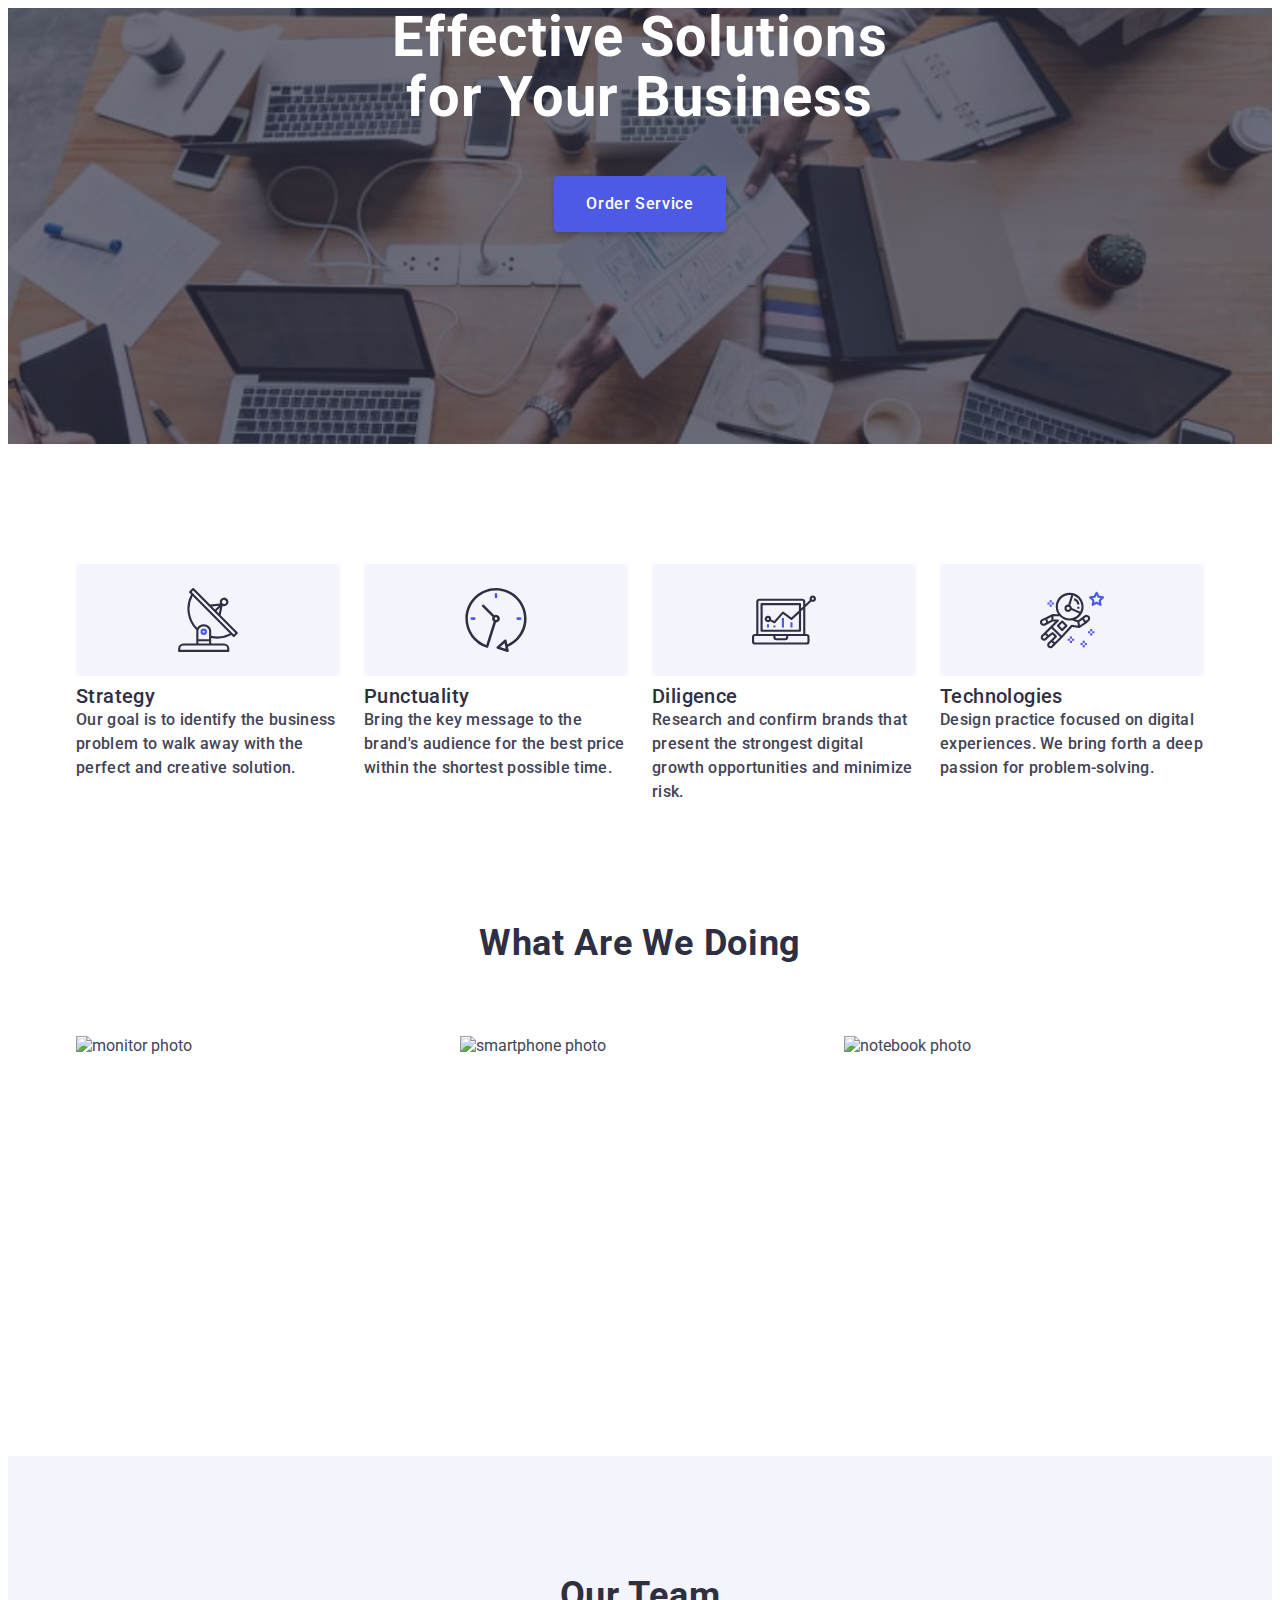
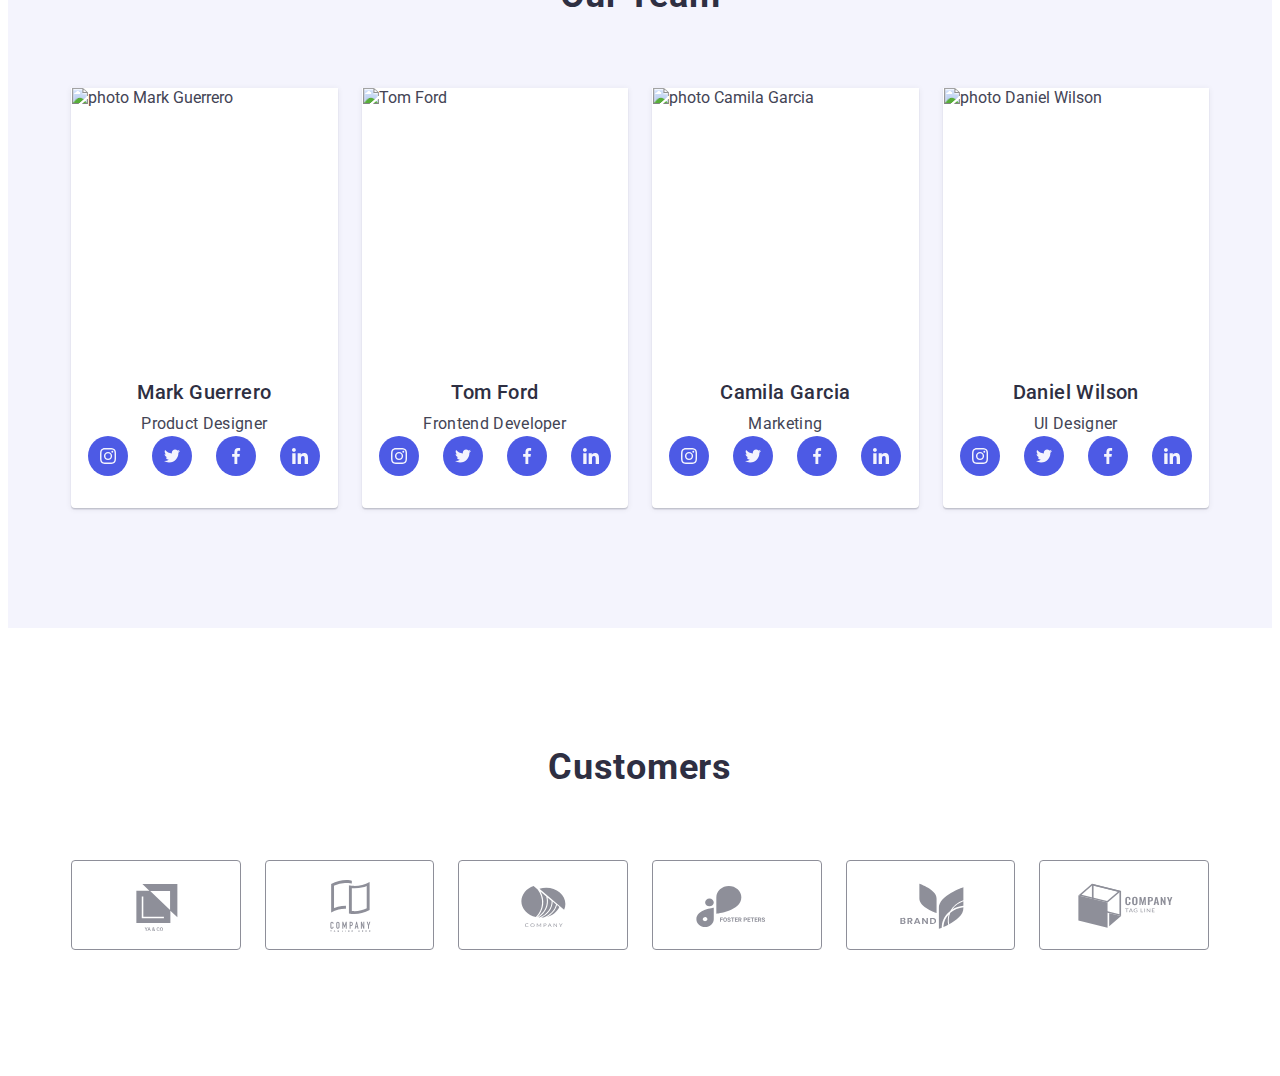
==== index.html @ a2bf3162 "hero-modal-ok" ====
<!DOCTYPE html>
<html lang="en">
  <head>
    <meta charset="UTF-8" />
    <meta http-equiv="X-UA-Compatible" content="IE=edge" />
    <meta name="viewport" content="width=device-width, initial-scale=1.0" />
    <link rel="preconnect" href="https://fonts.googleapis.com" />
    <link rel="preconnect" href="https://fonts.gstatic.com" crossorigin />
    <link
      href="https://fonts.googleapis.com/css2?family=Raleway:wght@800&family=Roboto:wght@400;500;700;900&display=swap"
      rel="stylesheet"
    />
    <title>Studio</title>
    <link
      rel="stylesheet"
      href="https://cdnjs.cloudflare.com/ajax/libs/modern-normalize/2.0.0/modern-normalize.min.css"
      integrity="sha512-4xo8blKMVCiXpTaLzQSLSw3KFOVPWhm/TRtuPVc4WG6kUgjH6J03IBuG7JZPkcWMxJ5huwaBpOpnwYElP/m6wg=="
      crossorigin="anonymous"
      referrerpolicy="no-referrer"
    />
    <link rel="stylesheet" href="./css/styles.css" /> 
    <link rel="stylesheet" href="./css/media.css" />   
  </head>
  <body>
    <!--------------header------------->
    
    <!--<header class="header">
      <div class="container header-container">
        <nav class="header-navigation">
          <a href="./index.html" class="header-logo-webstudio link"
            >Web<span class="header-logo-studio">Studio</span></a
          >
          <ul class="header-list list">
            <li class="header-list-item">
              <a href="./index.html" class="header-list link active">Studio</a>
            </li>
            <li class="header-list-item">
              <a href="./portfolio.html" class="header-list link">Portfolio</a>
            </li>
            <li class="header-list-item">
              <a href="" class="header-list link">Contacts</a>
            </li>
          </ul>
        </nav>
        <address class="address">
          <ul class="address-list list">
            <li class="address-link">
              <a class="address-link link" href="mailto:info@devstudio.com"
                >info@devstudio.com</a
              >
            </li>
            <li class="address-link">
              <a class="address-link link" href="tel:+110001111111"
                >+11 (000) 111-11-11</a
              >
            </li>
          </ul>
        </address>
                  <button type="button" class="open-menu-btn" data-menu-open>
                   <svg class="icon-burger" width="32" height="22">
                   <use href="./images/icons.svg#icon-burger"></use>
                   </svg></button>
        <div class="mobile-menu is-hidden" data-menu>
                  <button type="button" class="close-menu-btn" data-menu-close>
                   <svg class="icon-closer" width="8" height="8">
                   <use href="./images/icon-modal.svg#icon-close-black"></use>
                  </svg></button>
                <ul class="mobile-list list">
                  <li class="mobile-list-item">
                    <a href="./index.html" class="mobile-list link active">Studio</a>
                  </li>
                  <li class="mobile-list-item">
                    <a href="./portfolio.html" class="mobile-list link">Portfolio</a>
                  </li>
                  <li class="mobile-list-item">
                    <a href="" class="mobile-list link">Contacts</a>
                  </li>
                </ul>          
                <ul class="mobile-address-list list">
                   <li class="mobile-address-item">
                    <a class="mobile-address-tel link" href="tel:+110001111111"
                     >+11 (000) 111-11-11</a
                     >
                 </li>
                 <li class="mobile-address-item">
                   <a class="mobile-address-mail link" href="mailto:info@devstudio.com"
                   >info@devstudio.com</a
                    >
                 </li>                 
               </ul>               
               <ul class="block-round-mobile">
                 <li class="item-round">
                  <a class="logoweb-studio" href="">
                    <svg class="icon-socialmedia" width="24" height="24">
                      <use href="./images/icons.svg#icon-instagram"></use>
                    </svg>
                  </a>
                 </li>
                 <li class="item-round">
                  <a class="logoweb-studio" href="">
                    <svg class="icon-socialmedia" width="24" height="24">
                      <use href="./images/icons.svg#icon-twitter"></use>
                    </svg>
                  </a>
                 </li>
                 <li class="item-round">
                  <a class="logoweb-studio" href="">
                    <svg class="icon-socialmedia" width="24" height="24">
                      <use href="./images/icons.svg#icon-facebook"></use>
                    </svg>
                  </a>
                 </li>
                 <li class="item-round">
                  <a class="logoweb-studio" href="">
                    <svg class="icon-socialmedia" width="24" height="24">
                      <use href="./images/icons.svg#icon-linkedin"></use>
                    </svg>
                  </a>
                 </li>
              </ul>
        </div>
      </div>
    </header>-->

    <!----------------main--------------->
    <!--  <main class="main-studio">-->
    <!-------------section-1------------->
    
    <section class="hero">
        <div class="container hero-container">
          <h1 class="hero-header">Effective Solutions for Your Business</h1>
          <button type="button" class="hero-button" data-modal-open>
            Order Service
          </button>
        </div>
      </section>
    <!-------------section-2------------->
    <section class="privilages">
      <div class="container privilages-contaiter">
        <h2 class="visually-hidden">Our preference</h2>
        <ul class="privilages-list list">
          <li class="privilages-item">
            <div class="icon-skills">
              <svg width="64" height="64">
                <use href="./images/icons.svg#icon-antenna"></use>
              </svg>
            </div>
            <h3 class="privilages-subheader">Strategy</h3>
            <p class="privilages-text">
              Our goal is to identify the business problem to walk away with the
              perfect and creative solution.
            </p>
          </li>
          <li class="privilages-item">
            <div class="icon-skills">
              <svg width="64" height="64">
                <use href="./images/icons.svg#icon-clock"></use>
              </svg>
            </div>
            <h3 class="privilages-subheader">Punctuality</h3>
            <p class="privilages-text">
              Bring the key message to the brand's audience for the best price
              within the shortest possible time.
            </p>
          </li>
          <li class="privilages-item">
            <div class="icon-skills">
              <svg width="64" height="64">
                <use href="./images/icons.svg#icon-diagram"></use>
              </svg>
            </div>
            <h3 class="privilages-subheader">Diligence</h3>
            <p class="privilages-text">
              Research and confirm brands that present the strongest digital
              growth opportunities and minimize risk.
            </p>
          </li>
          <li class="privilages-item">
            <div class="icon-skills">
              <svg width="64" height="64">
                <use href="./images/icons.svg#icon-astronaut"></use>
              </svg>
            </div>
            <h3 class="privilages-subheader">Technologies</h3>
            <p class="privilages-text">
              Design practice focused on digital experiences. We bring forth a
              deep passion for problem-solving.
            </p>
          </li>
        </ul>
      </div>
    </section>
    <!-------------section-3------------->
     <section class="activities">
        <div class="container activities-container">
          <h2 class="main-header activities">What are we doing</h2>
          <ul class="activities-list list">
            <li class="activities-item">
              <img
                srcset="./images/monitor.jpg 1x, ./images/monitor-2x.jpg 2x"
                src="./images/monitor.jpg"
                alt="monitor photo"
                width="360"
                height="300"
              />
            </li>
            <li class="activities-item">
              <img
                srcset="./images/smartphone.jpg 1x, ./images/smartphone-2x.jpg 2x"
                src="./images/smartphone.jpg"
                alt="smartphone photo"
                width="360"
                height="300"
              />
            </li>
            <li class="activities-item">
              <img
                srcset="./images/notebook.jpg 1x, ./images/notebook-2x.jpg 2x"
                src="./images/notebook.jpg"
                alt="notebook photo"
                width="360"
                height="300"
              />
            </li>
          </ul>
        </div>
      </section>
    <!-------------section-4------------->
    <section class="team">
      <div class="container team-container">
        <h2 class="main-header team">Our Team</h2>
        <ul class="team-list list">
          <li class="team-item">
            <img
              srcset="./images/photo_mark_guerrero.jpg 1x,  ./images/mob_mark.jpg_2x.jpg 2x"
              src="./images/photo_mark_guerrero.jpg"
              alt="photo Mark Guerrero"
              width="264"
              height="260"
            />
            <div class="team-hplusp">
              <h3 class="team-subheader">Mark Guerrero</h3>
              <p class="team-text">Product Designer</p>
              <ul class="block-round">
                <li class="item-round">
                  <a class="logoweb-studio" href="">
                    <svg class="icon-socialmedia" width="16" height="16">
                      <use href="./images/icons.svg#icon-instagram"></use>
                    </svg>
                  </a>
                </li>
                <li class="item-round">
                  <a class="logoweb-studio" href="">
                    <svg class="icon-socialmedia" width="16" height="16">
                      <use href="./images/icons.svg#icon-twitter"></use>
                    </svg>
                  </a>
                </li>
                <li class="item-round">
                  <a class="logoweb-studio" href="">
                    <svg class="icon-socialmedia" width="16" height="16">
                      <use href="./images/icons.svg#icon-facebook"></use>
                    </svg>
                  </a>
                </li>
                <li class="item-round">
                  <a class="logoweb-studio" href="">
                    <svg class="icon-socialmedia" width="16" height="16">
                      <use href="./images/icons.svg#icon-linkedin"></use>
                    </svg>
                  </a>
                </li>
              </ul>
            </div>
          </li>
          <li class="team-item">
            <img
              srcset="./images/photo_tom_ford.jpg 1x,  ./images/mob_tom.jpg_2x.jpg 2x"
              src="./images/photo_tom_ford.jpg"
              alt="Tom Ford"
              width="264"
              height="260"
            />
            <div class="team-hplusp">
              <h3 class="team-subheader">Tom Ford</h3>
              <p class="team-text">Frontend Developer</p>
              <ul class="block-round">
                <li class="item-round">
                  <a class="logoweb-studio" href="">
                    <svg class="icon-socialmedia" width="16" height="16">
                      <use href="./images/icons.svg#icon-instagram"></use>
                    </svg>
                  </a>
                </li>
                <li class="item-round">
                  <a class="logoweb-studio" href="">
                    <svg class="icon-socialmedia" width="16" height="16">
                      <use href="./images/icons.svg#icon-twitter"></use>
                    </svg>
                  </a>
                </li>
                <li class="item-round">
                  <a class="logoweb-studio" href="">
                    <svg class="icon-socialmedia" width="16" height="16">
                      <use href="./images/icons.svg#icon-facebook"></use>
                    </svg>
                  </a>
                </li>
                <li class="item-round">
                  <a class="logoweb-studio" href="">
                    <svg class="icon-socialmedia" width="16" height="16">
                      <use href="./images/icons.svg#icon-linkedin"></use>
                    </svg>
                  </a>
                </li>
              </ul>
            </div>
          </li>
          <li class="team-item">
            <img
              srcset="./images/photo_camila_garcia.jpg 1x,  ./images/mob_camila.jpg_2x.jpg 2x"
              src="./images/photo_camila_garcia.jpg"
              alt="photo Camila Garcia"
              width="264"
              height="260"
            />
            <div class="team-hplusp">
              <h3 class="team-subheader">Camila Garcia</h3>
              <p class="team-text">Marketing</p>
              <ul class="block-round">
                <li class="item-round">
                  <a class="logoweb-studio" href="">
                    <svg class="icon-socialmedia" width="16" height="16">
                      <use href="./images/icons.svg#icon-instagram"></use>
                    </svg>
                  </a>
                </li>
                <li class="item-round">
                  <a class="logoweb-studio" href="">
                    <svg class="icon-socialmedia" width="16" height="16">
                      <use href="./images/icons.svg#icon-twitter"></use>
                    </svg>
                  </a>
                </li>
                <li class="item-round">
                  <a class="logoweb-studio" href="">
                    <svg class="icon-socialmedia" width="16" height="16">
                      <use href="./images/icons.svg#icon-facebook"></use>
                    </svg>
                  </a>
                </li>
                <li class="item-round">
                  <a class="logoweb-studio" href="">
                    <svg class="icon-socialmedia" width="16" height="16">
                      <use href="./images/icons.svg#icon-linkedin"></use>
                    </svg>
                  </a>
                </li>
              </ul>
            </div>
          </li>
          <li class="team-item">
            <img
              srcset="./images/photo_daniel_wilson.jpg 1x,  ./images/mob_daniel.jpg_2x.jpg 2x"
              src="./images/photo_daniel_wilson.jpg"
              alt="photo Daniel Wilson"
              width="264"
              height="260"
            />
            <div class="team-hplusp">
              <h3 class="team-subheader">Daniel Wilson</h3>
              <p class="team-text">UI Designer</p>
              <ul class="block-round">
                <li class="item-round">
                  <a class="logoweb-studio" href="">
                    <svg class="icon-socialmedia" width="16" height="16">
                      <use href="./images/icons.svg#icon-instagram"></use>
                    </svg>
                  </a>
                </li>
                <li class="item-round">
                  <a class="logoweb-studio" href="">
                    <svg class="icon-socialmedia" width="16" height="16">
                      <use href="./images/icons.svg#icon-twitter"></use>
                    </svg>
                  </a>
                </li>
                <li class="item-round">
                  <a class="logoweb-studio" href="">
                    <svg class="icon-socialmedia" width="16" height="16">
                      <use href="./images/icons.svg#icon-facebook"></use>
                    </svg>
                  </a>
                </li>
                <li class="item-round">
                  <a class="logoweb-studio" href="">
                    <svg class="icon-socialmedia" width="16" height="16">
                      <use href="./images/icons.svg#icon-linkedin"></use>
                    </svg>
                  </a>
                </li>
              </ul>
            </div>
          </li>
        </ul>
      </div>
    </section>
    <!-------------section-5------------->
    <section class="sectionfive-studio">
        <div class="container">
          <h2 class="titletwo-sectionfive">Customers</h2>
          <ul class="list-customers">
            <li class="item-customers">
              <a class="link-customers" href="">
                <svg class="icon-customers" width="104" height="56">
                  <use href="./images/icons.svg#icon-logo1"></use>
                </svg>
              </a>
            </li>
            <li class="item-customers">
              <a class="link-customers" href="">
                <svg class="icon-customers" width="104" height="56">
                  <use href="./images/icons.svg#icon-logo2"></use>
                </svg>
              </a>
            </li>
            <li class="item-customers">
              <a class="link-customers" href="">
                <svg class="icon-customers" width="104" height="56">
                  <use href="./images/icons.svg#icon-logo3"></use>
                </svg>
              </a>
            </li>
            <li class="item-customers">
              <a class="link-customers" href="">
                <svg class="icon-customers" width="104" height="56">
                  <use href="./images/icons.svg#icon-logo4"></use>
                </svg>
              </a>
            </li>
            <li class="item-customers">
              <a class="link-customers" href="">
                <svg class="icon-customers" width="104" height="56">
                  <use href="./images/icons.svg#icon-logo5"></use>
                </svg>
              </a>
            </li>
            <li class="item-customers">
              <a class="link-customers" href="">
                <svg class="icon-customers" width="104" height="56">
                  <use href="./images/icons.svg#icon-logo6"></use>
                </svg>
              </a>
            </li>
          </ul>
        </div>
      </section>
    </main>
    <!-------------footer------------->
     
    <!--<footer class="footer">
      <div class="container footer-container">
        <div class="info-footer">
          <a href="./index.html" class="footer-logo-webstudio link"
            >Web<span class="footer-logo-studio">Studio</span>
          </a>
          <p class="footer-text">
            Increase the flow of customers and sales for your business with
            digital marketing & growth solutions.
          </p>
        </div>
        <div class="social-footer">
          <p class="text-social">Social media</p>
          <ul class="block-round-footer">
            <li class="itemround-footer">
              <a class="logoweb-footer" href="">
                <svg class="icon-footer" width="24" height="24">
                  <use href="./images/icons.svg#icon-instagram"></use>
                </svg>
              </a>
            </li>
            <li class="itemround-footer">
              <a class="logoweb-footer" href="">
                <svg class="icon-footer" width="24" height="24">
                  <use href="./images/icons.svg#icon-twitter"></use>
                </svg>
              </a>
            </li>
            <li class="itemround-footer">
              <a class="logoweb-footer" href="">
                <svg class="icon-footer" width="24" height="24">
                  <use href="./images/icons.svg#icon-facebook"></use>
                </svg>
              </a>
            </li>
            <li class="itemround-footer">
              <a class="logoweb-footer" href="">
                <svg class="icon-footer" width="24" height="24">
                  <use href="./images/icons.svg#icon-linkedin"></use>
                </svg>
              </a>
            </li>
          </ul>
        </div>-->
    <!-----------Footer-Subscribe------------->
    
    <!--<div class="subscribe">
          <p class="text-social text-subscribe">Subscribe</p>
          <form class="form-subscribe">
            <label class="label-subscribe">
              <input
                class="input-subscribe"
                type="email"
                name="email"
                placeholder="E-mail"
              />
            </label>
            <button class="button-subscribe" type="submit">
              Subscribe<svg class="subscribe-icon" width="24" height="24">
                <use href="./images/icons.svg#icon-icon-send"></use>
              </svg>
            </button>
          </form>
        </div>
      </div>
    </footer>-->
    <!-------------modal-window------------->
    
     <div class="backdrop is-hidden" data-modal>
      <div class="modal">
        <button type="button" class="close-window" data-modal-close>
          <svg class="icon-close" width="8" height="8">
            <use href="./images/icon-modal.svg#icon-close-black"></use>
          </svg>
        </button>
        <p class="modal-title">Leave your contacts and we will call you back</p>
        <form class="modal-form">
          <div class="container-input-form">
            <label for="user-name" class="modal-label">Name</label>
            <div class="container-input-row">
              <input
                class="modal-input"
                type="text"
                name="user-name"
                id="user-name"
              />
              <svg class="modal-input-icon" width="18" height="24">
                <use href="./images/icons.svg#icon-person-black"></use>
              </svg>
            </div>
          </div>
          <div class="container-input-form">
            <label for="phone" class="modal-label">Phone</label>
            <div class="container-input-row">
              <input
                class="modal-input"
                type="number"
                name="phone"
                id="phone"
              />
              <svg class="modal-input-icon" width="18" height="24">
                <use href="./images/icons.svg#icon-phone-black"></use>
              </svg>
            </div>
          </div>
          <div class="container-input-form">
            <label for="email" class="modal-label">Email</label>
            <div class="container-input-row">
              <input class="modal-input" type="email" name="email" id="email" />
              <svg class="modal-input-icon" width="18" height="24">
                <use href="./images/icons.svg#icon-email-black"></use>
              </svg>
            </div>
          </div>
          <div class="container-textarea">
            <label class="modal-label" for="user-comment">Comment</label>
            <textarea
              class="modal-textarea"
              name="user-comment"
              id="user-comment"
              placeholder="Text input"
            ></textarea>
          </div>
          <div class="container-checkbox">
            <input
              class="checkbox-input visually-hidden"
              type="checkbox"
              name="user-privacy"
              id="user-privacy"
              value="true"
            />
            <label for="user-privacy" class="checkbox-label"
              ><span class="checkbox-span">
                <svg class="checkbox-icon" width="10" height="8">
                  <use href="./images/icons.svg#icon-vector"></use>
                </svg>
              </span>
              I accept the terms and conditions of the&nbsp;<a
                href=""
                class="privacy-link"
                >Privacy Policy</a
              ></label
                          >
          </div>
          <button type="submit" class="modal-btn">Send</button>
        </form>
      </div>
    </div>
    <script src="./js/modal.js"></script>
  </body>
</html>
---- css/styles.css ----
:root {
  --slate-body_text-color: #434455;
  --white-color: #FFFFFF;
  --dark-grey-color: #2E2F42;
  --iris-links-color: #4D5AE5;
  --ocean-presed-color: #404BBF;
  --accent-color: #e7e9fc;
  --white-2-color: #f4f4fd;
}

body {
  font-family: "Roboto", sans-serif;
  font-size: 16px;
  color: var(--slate-body_text-color);
  background: var(--white-color);
}

p,
h1,
h2,
h3,
h4,
h5,
h6 {
  margin-top: 0;
  margin-bottom: 0;
}

ul {
  margin-top: 0;
  margin-bottom: 0;
  padding-left: 0;
  list-style-type: none;
}

img {
  display: block;
}

.container {
  max-width: 428px;
  /*width: 320px;*/
  margin: 0 auto;
  padding: 0 16px;    
  
}

.link {
  text-decoration: none;
}

.list {
  list-style-type: none;
}

/*--header-- */
.header {
  border-bottom: 1px solid var(--accent-color);
  box-shadow: 0px 2px 1px rgba(46, 47, 66, 0.08),
    0px 1px 1px rgba(46, 47, 66, 0.16), 0px 1px 6px rgba(46, 47, 66, 0.08);

}
.address-list {
  display: none;
  
}


.header-navigation {
  display: flex;
  align-items: center;

}

.header-container {
  display: flex;
  align-items: center;
  justify-content: space-between;
}

.header-logo-webstudio {
  font-family: "Raleway", sans-serif;
  font-weight: 800;
  font-size: 18px;
  line-height: 1.17;
  letter-spacing: 0.03em;
  text-transform: uppercase;
  color: var(--iris-links-color);
  margin-right: 76px;
  padding: 24px 0;
}

.header-logo-studio {
  font-family: "Raleway";
  font-weight: 800;
  font-size: 18px;
  line-height: 1.17;
  letter-spacing: 0.03em;
  color: var(--dark-grey-color);
}

.header-list {
  display: none;
}
.mobile-menu {
  position: fixed;
  width: 100%;
  height: 100vh;
  background-color: #fff;
  top: 0;
  z-index: 2;
  padding: 24px 24px 40px 40px;
  display: flex;
  flex-direction: column;
  justify-content: space-between;
  overflow: auto;
}

.close-menu-btn {
  display: block;
  margin-left: auto;
  color: #2E2F42;
  border-radius: 24px;
  border: 1px solid #2E2F42;
  background-color: #E7E9FC;
  margin-bottom: 40px;

}
.mobile-list {
  color:#2E2F42;
  font-size: 36px;
  font-family: Roboto;
  font-style: normal;
  font-weight: 700;
  line-height: 40px;
  letter-spacing: 0.72px;
  text-transform: capitalize;
  max-width: 353px;
}
.active {
  color: #404BBF;
}
.mobile-list-item .mobile-list link {
color: #404BBF;
}
.mobile-list-item:not(:last-child) {
margin-bottom: 40px;
}

.mobile-address-list {  
  margin-top: 284px;
  margin-bottom: 48px;
  
}
.mobile-address-tel {
  color: #4D5AE5;
  font-size: 36px;
  font-family: Roboto;
  font-style: normal;
  font-weight: 700;
  line-height: 40px;
  letter-spacing: 0.02em;
  text-transform: capitalize;
  
}
.mobile-address-item:not(:last-child) {
  margin-bottom: 40px;
}
.mobile-address-mail {
  color: #434455;
    font-size: 20px;
    font-family: Roboto;
    font-style: normal;
    font-weight: 500;
    line-height: 24px;
    letter-spacing: 0.02em;
}
.block-round-mobile {
  display: flex;
  flex-wrap: wrap;
  gap: 40px;
  justify-content: flex-start;
  
}

/*---------------main-index-------------*/

/*-----------section-1-----------*/
.hero {
  background-image: linear-gradient(rgba(46, 47, 66, 0.7), rgba(46, 47, 66, 0.7)),
    url(../images/people-office-mob.jpg);
  height: 432px;
  max-width: 100%;
  margin: 0 auto;
  background-repeat: no-repeat;
  background-position: center;
  background-size: cover;
}
@media (min-device-pixel-ratio:2),
(min-resolution: 192dpi),
(min-resolution:2dppx) {
.hero {
    background-image: linear-gradient(rgba(46, 47, 66, 0.7), rgba(46, 47, 66, 0.7)),
      url(../images/people-office-mob-2x.jpg);
}
}

.hero-container {

  padding: 112px 0px;
  display: flex;
  flex-direction: column;
}

.hero-header {
  font-weight: 700;
  font-size: 36px;
  line-height: 1.11;
  letter-spacing: 0.02em;
  text-align: center;
  color: var(--white-color);
  max-width: 320px;
  padding-bottom: 72px;
  margin-left: auto;
  margin-right: auto;

}

.hero-button {
  font-family: "Roboto", sans-serif;
  background: var(--iris-links-color);
  box-shadow: 0px 4px 4px rgba(0, 0, 0, 0.15);
  font-weight: 500;
  font-size: 16px;
  line-height: 1.5;
  letter-spacing: 0.04em;
  color: var(--white-color);
  cursor: pointer;
  display: block;
  align-self: center;
  padding: 16px 32px;
  min-width: 169px;
  height: 56px;
  border-radius: 4px;
  border: none;
  transition: background-color 250ms cubic-bezier(0.4, 0, 0.2, 1);
}

.hero-button:hover,
.hero-button:focus {
  background: var(--ocean-presed-color);
}

/*-----------------section-2-----------------*/
.privilages {
  background-color: var(--white-color);
  padding: 96px 0;
}

.visually-hidden {
  position: absolute;
  width: 1px;
  height: 1px;
  margin: -1px;
  border: 0;
  padding: 0;
  white-space: nowrap;
  clip-path: inset(100%);
  clip: rect(0 0 0 0);
  overflow: hidden;
}

.privilages-list {
  display: flex;
  flex-wrap: wrap;
  /*flex-direction: column;
  align-items: center;*/
  gap: 72px;
}

.privilages-item {
   width: 100%;
}

.icon-skills {
  display: none;
  align-items: center;
  justify-content: center;
  height: 112px;
  background: var(--white-2-color);
  border-radius: 4px;
  margin-bottom: 8px;
}

.privilages-subheader {
  font-weight: 700;
  font-size: 36px;
  line-height: 1.11;
  letter-spacing: 0.02em;
  color: var(--dark-grey-color);
  margin-bottom: 8px;
  margin: 0 auto;
  text-align: center;  
}

.privilages-text {
  font-weight: 500;
  font-size: 16px;
  line-height: 1.5;
  letter-spacing: 0.02em;
  color: var(--slate-body_text-color);
}


/*-------------section-3------------*/

.activities {
  display: none;  
}

.main-header {
  font-weight: 700;
  font-size: 36px;
  line-height: 1.11;
  letter-spacing: 0.02em;
  text-align: center;
  text-transform: capitalize;
  color: var(--dark-grey-color);
}

/*-------------section-4------------*/

.team {
  background: var(--white-2-color);
  padding: 96px 0px;
}

.team-list {
  display: flex;
  flex-wrap: wrap;   
  gap: 72px;
  /*gap: 24px; desktop*/
}

.team-item {
  width: 100%;
  background: var(--white-color);
  border-radius: 0px 0px 4px 4px;
  box-shadow: 0px 1px 6px rgba(46, 47, 66, 0.08),
    0px 1px 1px rgba(46, 47, 66, 0.16), 0px 2px 1px rgba(46, 47, 66, 0.08);
   
}
.team-item img {
margin: 0 auto;
}

.main-header.team {
  padding: 0;
  margin-bottom: 72px;
  
}

.team-subheader {
  background: var(--white-color);
  font-weight: 500;
  font-size: 20px;
  line-height: 1.2;
  letter-spacing: 0.02em;
  color: var(--dark-grey-color);
  text-align: center;
  text-transform: capitalize;
  margin-bottom: 8px;

}

.team-text {
  font-size: 16px;
  line-height: 1.5;
  letter-spacing: 0.02em;
  color: var(--slate-body_text-color);
}

.block-round {
  display: flex;
  flex-wrap: wrap;
  gap: 24px;
  justify-content: center;
  text-align: center;
  margin: 0 auto;
}

.item-round {
  width: 40px;
  height: 40px;
  background: #4d5ae5 var(--iris-links-color);
  border-radius: 50%;
  position: relative;
}

.icon-socialmedia {
  fill: var(--white-2-color);
}

.item-team:hover .item-round,
.item-team:focus .item-round {
  background-color: var(--ocean-presed-color);
}

.team-hplusp {
  padding: 32px 0px;
  text-align: center;
}

.logoweb-studio {
  display: flex;
  width: 100%;
  height: 100%;
  position: absolute;
  top: 50%;
  left: 50%;
  transform: translate(-50%, -50%);
  background-color: var(--iris-links-color);
  border-radius: 50%;
  align-items: center;
  justify-content: center;
  transition: background-color 250ms cubic-bezier(0.4, 0, 0.2, 1);
}

.logoweb-studio:hover,
.logoweb-studio:focus {
  background-color: var(--ocean-presed-color);
}

/*---------section-5-------*/
.sectionfive-studio {
  padding: 96px 0;
}

.titletwo-sectionfive {
  font-weight: 700;
  font-size: 36px;
  line-height: 1.11;
  text-align: center;
  letter-spacing: 0.02em;
  text-transform: capitalize;
  color: var(--dark-grey-color);
  margin-bottom: 72px;
}

.list-customers {
  display: flex;
  flex-wrap: wrap;
  gap: 16px;
}

.item-customers {
  /*width: calc((100% - 5 * 24px) / 6);
  height: 88px;*/
  width: calc((100% - 16px) / 2)
  
}

.link-customers {
  display: flex;
  border: 1px solid #8e8f99;
  border-radius: 4px;
  color: #8e8f99;
  align-items: center;
  justify-content: center;
  transition: border-color 250ms cubic-bezier(0.4, 0, 0.2, 1),
    color 250ms cubic-bezier(0.4, 0, 0.2, 1);
  height: 100%;
}

.link-customers:hover,
.link-customers:focus {
  color: #404bbf;
  border-color: #404bbf;
}

.icon-customers {
  fill: currentColor;
}

/*--------footer--------*/
.footer {
  background: var(--dark-grey-color);
  padding: 100px 0;
}

.footer-container {
  display: flex;
  align-items: baseline
}

.info-footer {
  margin-right: 120px;
}

.text-social {
  font-weight: 500;
  color: var(--white-color);
  margin-bottom: 16px;
  line-height: 1.5;
  letter-spacing: 0.02em;
}

.itemround-footer {
  width: 40px;
  height: 40px;
  background: var(--iris-links-color);
  border-radius: 50%;
  position: relative;
}

.block-round-footer {
  display: flex;
  gap: 16px;
  justify-content: center;
  margin-right: 80px;
}

.logoweb-footer {
  display: flex;
  width: 100%;
  height: 100%;
  position: absolute;
  top: 50%;
  left: 50%;
  transform: translate(-50%, -50%);
  background: var(--iris-links-color);
  border-radius: 50%;
  align-items: center;
  justify-content: center;
  transition: background-color 250ms cubic-bezier(0.4, 0, 0.2, 1);
}

.logoweb-footer:hover,
.logoweb-footer:focus {
  background-color: #31d0aa;
}

.footer-logo-webstudio {
  font-family: "Raleway", sans-serif;
  font-weight: 800;
  font-size: 18px;
  line-height: 1.17;
  letter-spacing: 0.03em;
  text-transform: uppercase;
  color: var(--iris-links-color);
  margin-bottom: 16px;
  display: inline-block;
}

.footer-logo-studio {
  font-family: 'Raleway';
  font-weight: 800;
  font-size: 18px;
  line-height: 1.17;
  letter-spacing: 0.03em;
  color: var(--white-2-color);
}

.footer-text {
  font-size: 16px;
  line-height: 1.5;
  letter-spacing: 0.02em;
  color: var(--white-2-color);
  max-width: 264px;

}

.icon-footer {
  fill: var(--white-2-color);
}

.form-subscribe {
  display: flex;
  gap: 24px;
}

.input-subscribe {
  min-width: 264px;
  height: 40px;
  border: 1px solid #ffffff;
  border-radius: 4px;
  background-color: transparent;
  font-size: 12px;
  line-height: 1.5;
  letter-spacing: 0.04em;
  padding-left: 16px;
  align-items: center;
  color: #FFFFFF;
  transition: background-color 250ms cubic-bezier(0.4, 0, 0.2, 1);
  filter: drop-shadow(0px 4px 4px rgba(0, 0, 0, 0.15));

}

.input-subscribe::placeholder {
  color: #FFFFFF;
}

.button-subscribe {
  min-width: 165px;
  height: 40px;
  padding: 8px 24px;
  gap: 16px;
  font-weight: 500;
  font-size: 16px;
  line-height: 1.5;
  letter-spacing: 0.04em;
  display: flex;
  justify-content: center;
  align-items: center;
  cursor: pointer;
  background-color: #4d5ae5;
  border-radius: 4px;
  color: #FFFFFF;
  border: none;
}

.button-subscribe:hover,
.button-subscribe:focus {
  background-color: var(--ocean-presed-color);
}

.subscribe-icon {
  fill: #ffffff;
  margin-left: 16px;
}


/*-------------------main-portfolio---------------*/
.main-portfolio {
  background: #E5E5E5;
}

.portfolio {
  padding-top: 96px;
  padding-bottom: 120px;
}

/*-------------buttons-------------*/

.portfolio-button {
  display: flex;
  gap: 24px;
  margin-bottom: 72px;
  justify-content: center;
  align-items: center;
}

.portfolio-filter-button {
  font-family: "Roboto", sans-serif;
  font-weight: 500;
  font-size: 16px;
  line-height: 1.5;
  letter-spacing: 0.04em;
  color: var(--iris-links-color);
  background: var(--white-2-color);
  cursor: pointer;
  padding: 12px 24px;
  border: 1px solid var(--accent-color);
  transition: color 250ms cubic-bezier(0.4, 0, 0.2, 1),
    background-color 250ms cubic-bezier(0.4, 0, 0.2, 1),
    border-color 250ms cubic-bezier(0.4, 0, 0.2, 1),
    box-shadow 250ms cubic-bezier(0.4, 0, 0.2, 1);
}

.portfolio-filter-button:hover,
.portfolio-filter-button:focus {
  color: var(--white-color);
  background: var(--ocean-presed-color);
  box-shadow: 0px 3px 1px rgba(0, 0, 0, 0.1), 0px 2px 1px rgba(0, 0, 0, 0.08),
    0px 2px 2px rgba(0, 0, 0, 0.12);
  border-radius: 4px;
  border: 1px solid transparent;
}

/*-----------------projects----------------*/
.portfolio-list {
  display: flex;
  flex-wrap: wrap;
}

.portfolio-li {
  margin-right: 24px;
  margin-bottom: 48px;
  column-gap: 24px;
  row-gap: 48px;
  width: calc((100% - 48px) / 3);
}

.portfolio-li:hover,
.portfolio-li:focus {
  box-shadow: 0px 1px 6px rgba(46, 47, 66, 0.08),
    0px 1px 1px rgba(46, 47, 66, 0.16), 0px 2px 1px rgba(46, 47, 66, 0.08);
}

.overlay {
  position: relative;
  overflow: hidden;
}

.text-overlay {
  top: 0;
  padding: 40px 32px;
  position: absolute;
  width: 360px;
  height: 300px;
  color: var(--white-2-color);
  background-color: var(--iris-links-color);
  transform: translateY(100%);
  transition: transform 250ms cubic-bezier(0.4, 0, 0.2, 1);
  line-height: 1.5;
  letter-spacing: 0.02em;
}

.link-projects {
  display: block;
  transition: box-shadow 250ms cubic-bezier(0.4, 0, 0.2, 1);
}

.link-projects:hover,
.link-projects:focus {
  box-shadow: 0px 1px 6px rgba(46, 47, 66, 0.08),
    0px 1px 1px rgba(46, 47, 66, 0.16), 0px 2px 1px rgba(46, 47, 66, 0.08);
}

.link-projects:hover .text-overlay,
.link-projects:focus .text-overlay {
  transform: translateY(0%);
  box-shadow: 0px 1px 6px rgba(46, 47, 66, 0.08),
    0px 1px 1px rgba(46, 47, 66, 0.16), 0px 2px 1px rgba(46, 47, 66, 0.08);
}

.htoop {
  border: 1px solid #e7e9fc;
  border-top: none;
  padding: 32px 16px;
}

.portfolio-subheader {
  font-weight: 500;
  font-size: 20px;
  line-height: 1.2;
  letter-spacing: 0.02em;
  color: var(--dark-grey-color);
  margin-bottom: 8px;
  padding-left: 16px;
}

.portfolio-text {
  font-size: 16px;
  line-height: 1.5;
  letter-spacing: 0.02em;
  color: var(--slate-body_text-color);
  padding-left: 16px;
}

.text-projects {
  color: var(--slate-body_text-color);
}

.portfolio-li:nth-child(3) {
  margin-right: 0;
}

.portfolio-li:nth-child(6) {
  margin-right: 0;
}

.portfolio-li:nth-child(9) {
  margin-right: 0;
  margin-bottom: 0;
}

.portfolio-li:nth-child(8) {
  margin-bottom: 0;
}

.portfolio-li:nth-child(7) {
  margin-bottom: 0;
}

/*--------------modal-window-------------*/
.backdrop {
  position: fixed;
  width: 100%;
  height: 100%;
  background-color: rgba(46, 47, 66, 0.4);
  top: 0;
  left: 0;
  transition: opacity 250ms cubic-bezier(0.4, 0, 0.2, 1),
    visibility 250ms cubic-bezier(0.4, 0, 0.2, 1);
  overflow: auto;
}

.is-hidden {
  opacity: 0;
  pointer-events: none;
  visibility: hidden;
}

.modal {
  position: absolute;
  top: 50%;
  left: 50%;
  transform: translate(-50%, -50%) scale(1);
  background-color: #fcfcfc;
  width: 100%;
  max-width: 392px;
  min-height: 584px;
  box-shadow: 0px 1px 1px rgba(0, 0, 0, 0.14), 0px 1px 3px rgba(0, 0, 0, 0.12),
    0px 2px 1px rgba(0, 0, 0, 0.2);
  border-radius: 4px;
  transition: transform 250ms cubic-bezier(0.4, 0, 0.2, 1);
  padding: 72px 16px 24px 16px;
  }

.close-window {
  position: absolute;
  top: 24px;
  right: 24px;
  width: 24px;
  height: 24px;
  border-radius: 50%;
  display: flex;
  align-items: center;
  justify-content: center;
  background-color: #e7e9fc;
  border: 1px solid rgba(0, 0, 0, 0.1);
  padding: 0;
  cursor: pointer;
  transition: background-color 250ms cubic-bezier(0.4, 0, 0.2, 1),
    border 250ms cubic-bezier(0.4, 0, 0.2, 1);
  color: #2e2f42;
}

.close-window:hover,
.close-window:focus {
  color: #ffffff;
  background-color: var(--ocean-presed-color);
  border: none;
}

.icon-close {
transition: fill 250ms cubic-bezier(0.4, 0, 0.2, 1);
fill: currentColor;
}
.modal-title {
font-weight: 500;
font-size: 16px;
line-height: 1.5;
text-align: center;
letter-spacing: 0.02em;
color: var(--dark-grey-color);
margin-bottom: 16px;
}
.container-input-form {
margin-bottom: 8px; 
}
.modal-input {
width: 100%;
height: 40px;
border: 1px solid rgba(46, 47, 66, 0.4);
border-radius: 4px;
background-color: transparent;
outline: transparent;
padding-left: 38px;
transition: border-color 250ms cubic-bezier(0.4, 0, 0.2, 1);
}
.modal-input:focus {
border-color: #4d5ae5;
}
.modal-input:focus + .modal-input-icon {
fill: #4d5ae5;
transition: fill 250ms cubic-bezier(0.4, 0, 0.2, 1);
}

.modal-label {
display: block;
margin-bottom: 4px;
font-size: 12px;
line-height: 1.17;
letter-spacing: 0.04em; 
color: #8E8F99;

}

.container-input-row {
position: relative;

}
.modal-input-icon {
position: absolute; 
left: 16px;
top: 50%;
transform: translateY(-50%);
transition: fill 250ms cubic-bezier(0.4, 0, 0.2, 1);
}
.container-textarea {
  margin-bottom: 16px;
}
.modal-textarea {
display: inline-block;
width: 100%;
height: 120px;
font-size: 12px;
line-height: 1.17;
letter-spacing: 0.04em;
color: rgba(46, 47, 66, 0.4);
border: 1px solid rgba(46, 47, 66, 0.4);
border-radius: 4px;
background-color: transparent;
padding: 8px 16px;
outline: transparent;
resize: none;
transition: border-color 250ms cubic-bezier(0.4, 0, 0.2, 1);
}
.modal-textarea:focus {
border-color: #4d5ae5;
}
.container-checkbox{
margin-bottom: 24px;
}
.checkbox-label {
font-size: 12px;
line-height: 1.17;
letter-spacing: 0.04em;
color: #8e8f99;

}
.checkbox-label a {
color: #4D5AE5; 
text-decoration: underline; 
}
.checkbox-span {
width: 16px;
height: 16px;
border: 1px solid rgba(46, 47, 66, 0.4);
border-radius: 2px;
margin-right: 12px;
display: inline-flex;
align-items: center;
justify-content: center;
fill: transparent;
transition: background-color 250ms cubic-bezier(0.4, 0, 0.2, 1),
  border 250ms cubic-bezier(0.4, 0, 0.2, 1),
  fill 250ms cubic-bezier(0.4, 0, 0.2, 1);

}
.checkbox-input:checked + .checkbox-label span {
background-color: #404BBF;
border: 1px solid #404BBF;
border-radius: 2px;
fill: #f4f4fd;
border: none;
}
.checkbox-icon {
display: inline-block;
width: 10px;
height: 8px;
border-radius: 2px;
fill: #fcfcfc;
}   
.modal-btn {
display: block;
padding: 16px 32px;
min-width: 169px;
height: 56px;
padding: 16px 32px;
font-family: "Roboto", sans-serif;
font-style: normal;
font-weight: 500;
font-size: 16px;
line-height: 1.5; 
align-items: center;
text-align: center;
letter-spacing: 0.04em;
color: #FFFFFF;
cursor: pointer;
background: #4D5AE5;
box-shadow: 0px 4px 4px rgba(0, 0, 0, 0.15);
transition: background-color 250ms cubic-bezier(0.4, 0, 0.2, 1);
border-radius: 4px;
border: none;
margin: 24px auto;

}
.modal-btn:hover,
.modal-btn:focus {
background-color: var(--ocean-presed-color);
}
---- css/media.css ----
:root {
    --slate-body_text-color: #434455;
    --white-color: #FFFFFF;
    --dark-grey-color: #2E2F42;
    --iris-links-color: #4D5AE5;
    --ocean-presed-color: #404BBF;
    --accent-color: #e7e9fc;
    --white-2-color: #f4f4fd;
}
 
 /*-------------mobile-----------*/
 /*-------------section-2-mobile-----------*/
    @media screen and (min-width: 428px) {
    .container {
        max-width: 396px;
    } 
        
}
/*-------------tablet-----------*/
    @media screen and (min-width: 768px) {
    .container {
        max-width: 736px;
    }
/*-------------header-tablet-----------*/
.header-list {
    font-weight: 500;
    font-size: 16px;
    line-height: 1.5;
    letter-spacing: 0.02em;
    color: var(--dark-grey-color);
    display: flex;
    gap: 40px;
    padding: 24px 0;
    transition: color 250ms cubic-bezier(0.4, 0, 0.2, 1);
}

.header-list:hover,
.header-list:focus {
    color: var(--ocean-presed-color);
}

.active {
    position: relative;
    color: var(--ocean-presed-color);
    transition: color 250ms cubic-bezier(0.4, 0, 0.2, 1);
}

.header-list .header-list.active::after {
    position: absolute;
    content: "";
    display: block;
    height: 4px;
    background-color: var(--ocean-presed-color);
    width: 100%;
    left: 0;
    bottom: -1px;
    border-radius: 2px;
}

.address {
    font-style: normal;
    gap: 40px;
}
.address-list {
    display: flex;
    gap: 40px;
}

.address-link {
    padding: 24px 0;
}

.address-link {
    font-size: 16px;
    line-height: 1.5;
    letter-spacing: 0.02em;
    color: var(--slate-body_text-color);
    padding: 24px 0;
    transition: color 250ms cubic-bezier(0.4, 0, 0.2, 1);
}

.address-link:hover,
.address-link:focus {
    color: var(--ocean-presed-color);
}

 /*-------------section-1-tablet-----------*/
   .hero {
    height: 436px;
    background-image: linear-gradient(rgba(46, 47, 66, 0.7), rgba(46, 47, 66, 0.7)),
            url(../images/people-office-tab.jpg);
    }
    @media (min-device-pixel-ratio:2),
    (min-resolution: 192dpi),
    (min-resolution:2dppx) {
    .hero {
    background-image: linear-gradient(rgba(46, 47, 66, 0.7), rgba(46, 47, 66, 0.7)),
    url(../images/people-office-tab-2x.jpg);
            }
        }

    .hero-header {
    padding-bottom: 36px;
    max-width: 496px;
    font-size: 56px;
    line-height: 1.07;
    }
   /*-------------section-2-tablet-----------*/

    .privilages {
       padding: 96px 0;
    }
    .privilages-list {
        display: flex;
        gap: 72px 24px;
        
    }
    .privilages-item {
       max-width: unset;
       width: calc((100% - 24px) / 2);
       height: 120px;
    }
    .privilages-subheader {
       text-align: start;
    }
        /*-------------section-2-tablet-modal-window-------------*/
    .modal {
    width: 408px;
    min-height: 584px;
    padding: 72px 24px 24px 24px;
}

.close-window {
    top: 24px;
    right: 24px;
    width: 24px;
    height: 24px;
    padding: 0;
}



    /*-------------section-4-tablet------------*/
    .team-list {
        display: flex;        
        gap: 64px 24px;}

    .team-item {
       width: calc((100% - 24px) / 2);
    }
    .list-customers {
        display: flex;
        flex-wrap: wrap;
        gap: 72px 24px;
    }
    
    .item-customers {
            /*width: calc((100% - 5 * 24px) / 6);
      height: 88px;*/
       width: calc((100% - 48px) / 3)
    }
}
/*-------------desktop-----------*/
     @media screen and (min-width: 1158px) {
    .container {
        max-width: 1138px;       
    }
/*------------header-desktop-----------*/
.header {
    border-bottom: 1px solid var(--accent-color);
    box-shadow: 0px 2px 1px rgba(46, 47, 66, 0.08),
        0px 1px 1px rgba(46, 47, 66, 0.16), 0px 1px 6px rgba(46, 47, 66, 0.08);

}

.address-list {
    display: flex;
    gap: 40px;
}

.address-link {
    padding: 24px 0;
}

.header-navigation {
    display: flex;
    align-items: center;

}

.header-container {
    display: flex;
    align-items: center;
    justify-content: space-between;
}

.header-logo-webstudio {
    font-family: "Raleway", sans-serif;
    font-weight: 800;
    font-size: 18px;
    line-height: 1.17;
    letter-spacing: 0.03em;
    text-transform: uppercase;
    color: var(--iris-links-color);
    margin-right: 76px;
    padding: 24px 0;
}

.header-logo-studio {
    font-family: "Raleway";
    font-weight: 800;
    font-size: 18px;
    line-height: 1.17;
    letter-spacing: 0.03em;
    color: var(--dark-grey-color);
}

.header-list {
    font-weight: 500;
    font-size: 16px;
    line-height: 1.5;
    letter-spacing: 0.02em;
    color: var(--dark-grey-color);
    display: flex;
    gap: 40px;
    padding: 24px 0;
    transition: color 250ms cubic-bezier(0.4, 0, 0.2, 1);
}

.header-list:hover,
.header-list:focus {
    color: var(--ocean-presed-color);
}

.active {
    position: relative;
    color: var(--ocean-presed-color);
    transition: color 250ms cubic-bezier(0.4, 0, 0.2, 1);
}

.header-list .header-list.active::after {
    position: absolute;
    content: "";
    display: block;
    height: 4px;
    background-color: var(--ocean-presed-color);
    width: 100%;
    left: 0;
    bottom: -1px;
    border-radius: 2px;
}

.address {
    font-style: normal;
    gap: 40px;
}

.address-link {
    font-size: 16px;
    line-height: 1.5;
    letter-spacing: 0.02em;
    color: var(--slate-body_text-color);
    padding: 24px 0;
    transition: color 250ms cubic-bezier(0.4, 0, 0.2, 1);
}

.address-link:hover,
.address-link:focus {
    color: var(--ocean-presed-color);
}*/

/*-------------section-1-desktop-----------*/
    .hero {
    background-image: linear-gradient(rgba(46, 47, 66, 0.7), rgba(46, 47, 66, 0.7)),
    url(../images/people-office-deskt.jpg);
    height: 600px;
    padding: 188px 0px;           
        }

     @media (min-device-pixel-ratio:2),
    (min-resolution: 192dpi),
    (min-resolution:2dppx) {
    .hero {
      background-image: linear-gradient(rgba(46, 47, 66, 0.7), rgba(46, 47, 66, 0.7)),
        url(../images/people-office-deskt-2x.jpg);
            }
        }

        .hero-container {    
            padding: 0px 316px;            
        }
    
        .hero-header {
            font-size: 56px;
            line-height: 1.07;
            letter-spacing: 0.02em;
            max-width: 496px;
            padding-bottom: 48px;
           
        }
    
        .hero-button {
            font-family: "Roboto", sans-serif;
            background: var(--iris-links-color);
            box-shadow: 0px 4px 4px rgba(0, 0, 0, 0.15);
            font-weight: 500;
            font-size: 16px;
            line-height: 1.5;
            letter-spacing: 0.04em;
            color: var(--white-color);
            cursor: pointer;
            display: block;
            align-self: center;
            padding: 16px 32px;
            min-width: 169px;
            height: 56px;
            border-radius: 4px;
            border: none;
            transition: background-color 250ms cubic-bezier(0.4, 0, 0.2, 1);
        }
    
        .hero-button:hover,
        .hero-button:focus {
            background: var(--ocean-presed-color);
        }

 /*-------------section-2-desktop-----------*/
    .privilages {
       padding: 120px 0;
       background-color: var(--white-color);
    }
    .icon-skills {
        display: flex;
        align-items: center;
        justify-content: center;
        width: 264px;
        height: 112px;
        background: var(--white-2-color);
        border-radius: 4px;
        margin-bottom: 8px;
        flex-shrink: 0;
    }
    .privilages-list {
        display: flex;
        justify-content: center;
        gap: 24px;
        flex-wrap: nowrap;
    }
    .privilages-subheader{       
     text-align: start;
     font-size: 20px;
     font-family: Roboto;
     font-weight: 500;
     line-height: 1.2;
    }
    .privilages-item {
         width: 264px;
    }

/*-------------section-2-desktop-modal-window-------------*/

.modal {
    width: 408px;
    min-height: 584px;
    padding: 72px 24px 24px 24px;
}

.close-window {
    top: 24px;
    right: 24px;
    width: 24px;
    height: 24px;
    padding: 0;
    }

/*-------------section-3-desktop-----------*/

.activities {
    background-color:var(--white-color);
    padding: 120px 0;
    display: flex;
}
.main-header {
    font-weight: 700;
    font-size: 36px;
    line-height: 1.11;
    letter-spacing: 0.02em;
    text-align: center;
    text-transform: capitalize;
    color: var(--dark-grey-color);
    justify-content: center;
}

.main-header.activities {
    padding: 0;
    margin-bottom: 72px;
}

.activities-list {
    display: flex;
    gap: 24px;
}

.activities-item {
    width: calc((100% - 48px) / 3);
}


 /*-------------section-4-desktop-----------*/
    .team {
        padding: 120px 0px;
    }
    .team-list {
        display: flex;
        gap: 24px;
    }
                
    .team-item {
        width: calc((100% - 72px) / 4);
    }
 /*---------section-5-desktop------*/
    .sectionfive-studio {
        padding: 120px 0;
    }

    .list-customers {
        display: flex;
        gap: 24px;
    }
    
        .item-customers {
        width: calc((100% - 5 * 24px) / 6);
      height: 88px;
            
    }
    }
/*--------footer-desktop-------*/
.footer {
    background: var(--dark-grey-color);
    padding: 100px 0;
}

.footer-container {
    display: flex;
    align-items: baseline
}

.info-footer {
    margin-right: 120px;
}

.text-social {
    font-weight: 500;
    color: var(--white-color);
    margin-bottom: 16px;
    line-height: 1.5;
    letter-spacing: 0.02em;
}

.itemround-footer {
    width: 40px;
    height: 40px;
    background: var(--iris-links-color);
    border-radius: 50%;
    position: relative;
}

.block-round-footer {
    display: flex;
    gap: 16px;
    justify-content: center;
    margin-right: 80px;
}

.logoweb-footer {
    display: flex;
    width: 100%;
    height: 100%;
    position: absolute;
    top: 50%;
    left: 50%;
    transform: translate(-50%, -50%);
    background: var(--iris-links-color);
    border-radius: 50%;
    align-items: center;
    justify-content: center;
    transition: background-color 250ms cubic-bezier(0.4, 0, 0.2, 1);
}

.logoweb-footer:hover,
.logoweb-footer:focus {
    background-color: #31d0aa;
}

.footer-logo-webstudio {
    font-family: "Raleway", sans-serif;
    font-weight: 800;
    font-size: 18px;
    line-height: 1.17;
    letter-spacing: 0.03em;
    text-transform: uppercase;
    color: var(--iris-links-color);
    margin-bottom: 16px;
    display: inline-block;
}

.footer-logo-studio {
    font-family: 'Raleway';
    font-weight: 800;
    font-size: 18px;
    line-height: 1.17;
    letter-spacing: 0.03em;
    color: var(--white-2-color);
}

.footer-text {
    font-size: 16px;
    line-height: 1.5;
    letter-spacing: 0.02em;
    color: var(--white-2-color);
    max-width: 264px;

}

.icon-footer {
    fill: var(--white-2-color);
}

.form-subscribe {
    display: flex;
    gap: 24px;
}

.input-subscribe {
    min-width: 264px;
    height: 40px;
    border: 1px solid #ffffff;
    border-radius: 4px;
    background-color: transparent;
    font-size: 12px;
    line-height: 1.5;
    letter-spacing: 0.04em;
    padding-left: 16px;
    align-items: center;
    color: #FFFFFF;
    transition: background-color 250ms cubic-bezier(0.4, 0, 0.2, 1);
    filter: drop-shadow(0px 4px 4px rgba(0, 0, 0, 0.15));

}

.input-subscribe::placeholder {
    color: #FFFFFF;
}

.button-subscribe {
    min-width: 165px;
    height: 40px;
    padding: 8px 24px;
    gap: 16px;
    font-weight: 500;
    font-size: 16px;
    line-height: 1.5;
    letter-spacing: 0.04em;
    display: flex;
    justify-content: center;
    align-items: center;
    cursor: pointer;
    background-color: #4d5ae5;
    border-radius: 4px;
    color: #FFFFFF;
    border: none;
}

.button-subscribe:hover,
.button-subscribe:focus {
    background-color: var(--ocean-presed-color);
}

.subscribe-icon {
    fill: #ffffff;
    margin-left: 16px;
}
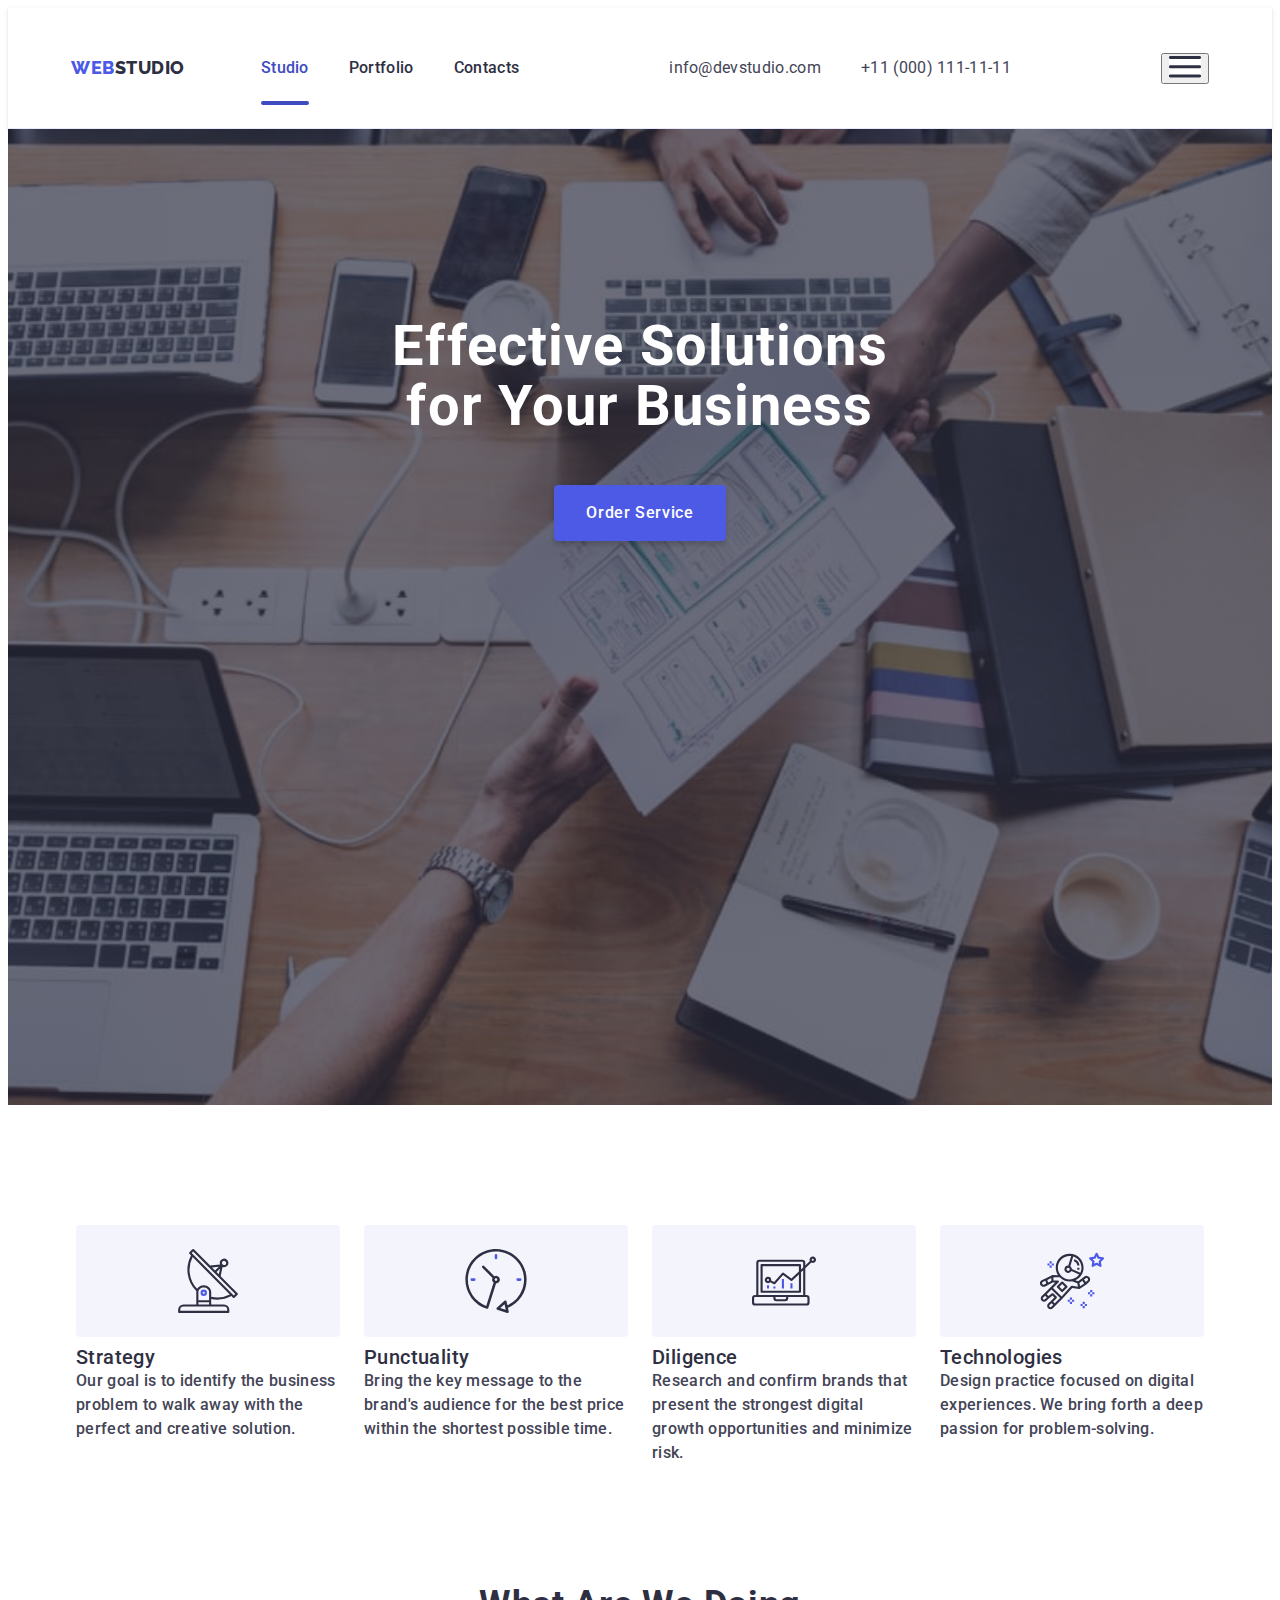
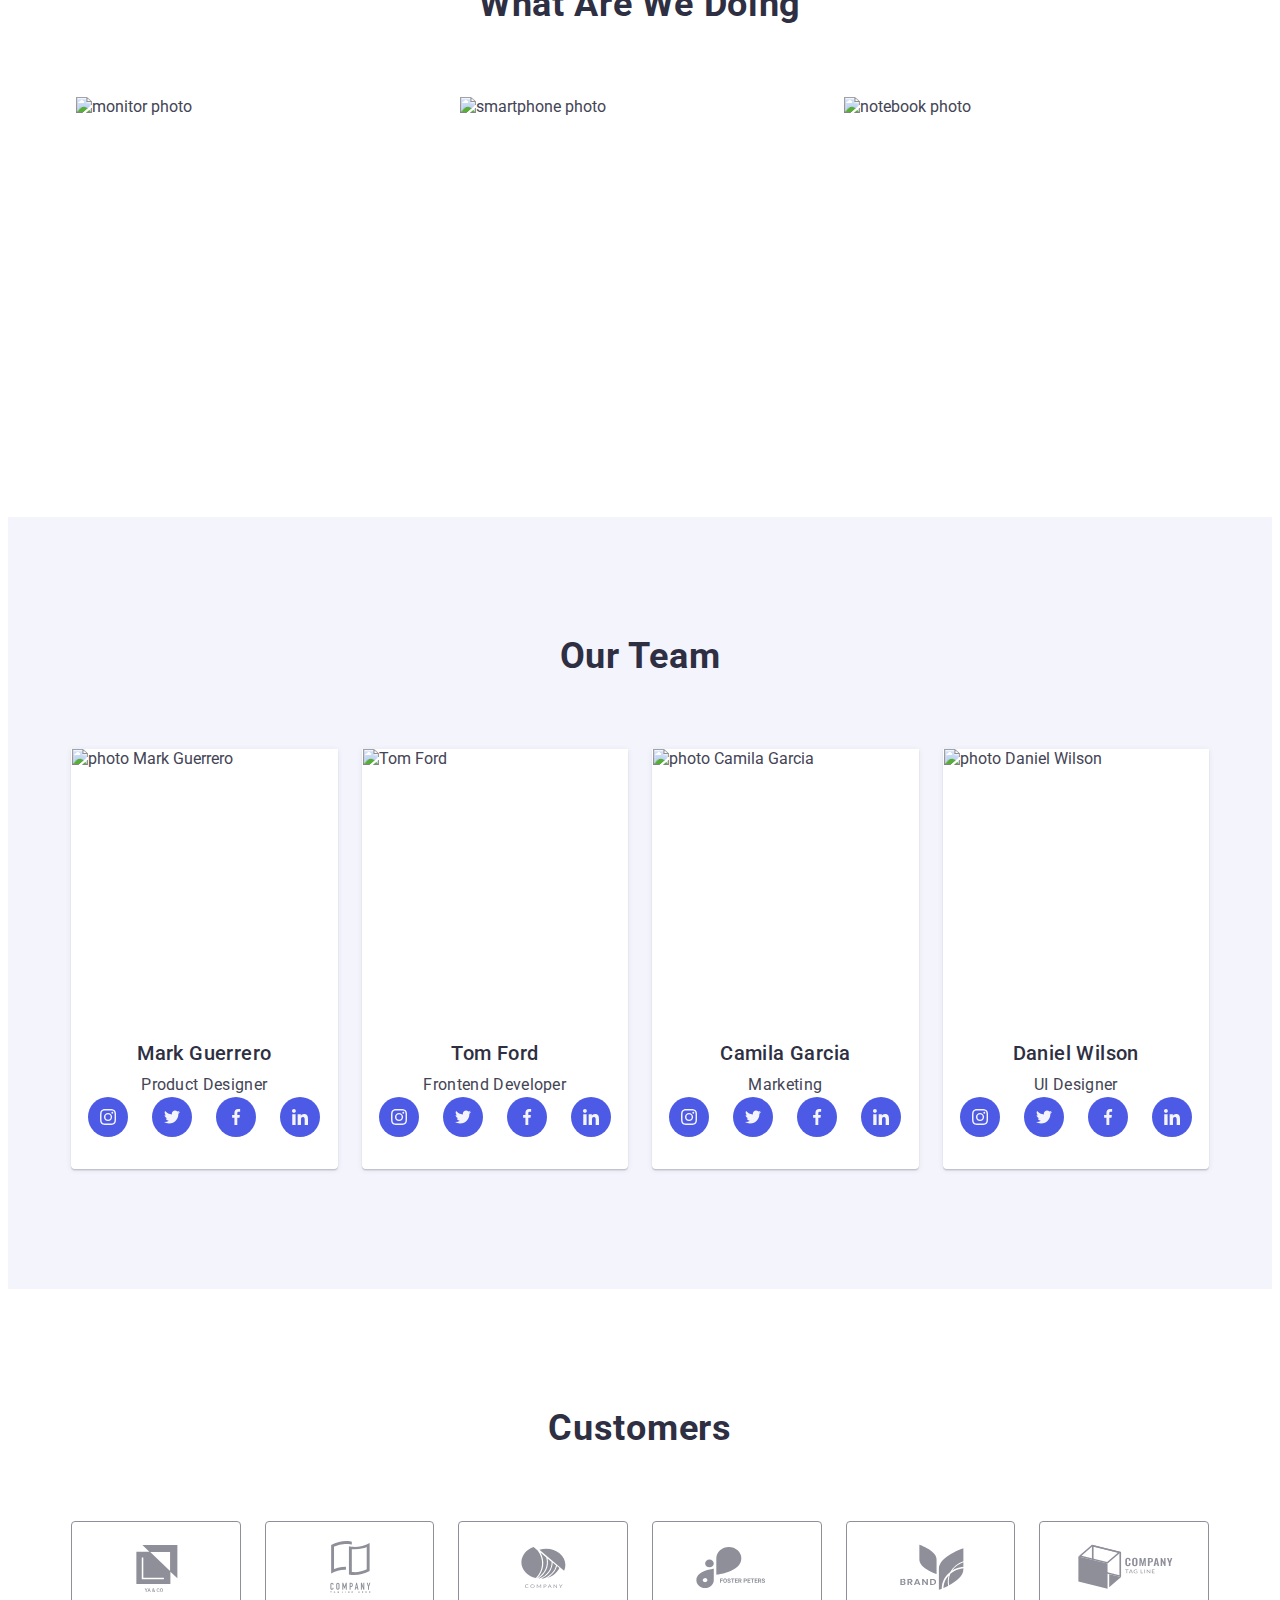
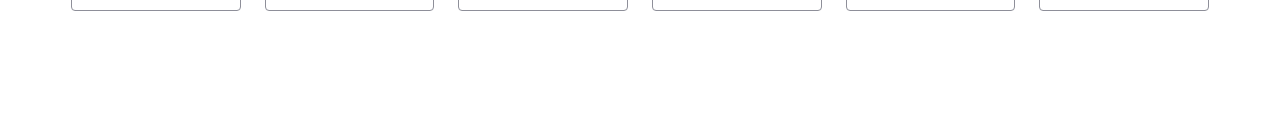
==== commit fa77e727: "beg-footer" ====
--- a/index.html
+++ b/index.html
@@ -24,7 +24,7 @@
   <body>
     <!--------------header------------->
     
-    <!--<header class="header">
+    <header class="header">
       <div class="container header-container">
         <nav class="header-navigation">
           <a href="./index.html" class="header-logo-webstudio link"
@@ -120,7 +120,7 @@
               </ul>
         </div>
       </div>
-    </header>-->
+    </header>
 
     <!----------------main--------------->
     <!--  <main class="main-studio">-->
--- a/css/styles.css
+++ b/css/styles.css
@@ -187,6 +187,7 @@
 
 /*-----------section-1-----------*/
 .hero {
+  padding: 112px 0px;
   background-image: linear-gradient(rgba(46, 47, 66, 0.7), rgba(46, 47, 66, 0.7)),
     url(../images/people-office-mob.jpg);
   height: 432px;
@@ -207,7 +208,7 @@
 
 .hero-container {
 
-  padding: 112px 0px;
+  
   display: flex;
   flex-direction: column;
 }
@@ -793,7 +794,7 @@
   left: 0;
   transition: opacity 250ms cubic-bezier(0.4, 0, 0.2, 1),
     visibility 250ms cubic-bezier(0.4, 0, 0.2, 1);
-  overflow: auto;
+  
 }
 
 .is-hidden {
--- a/css/media.css
+++ b/css/media.css
@@ -124,7 +124,7 @@
        text-align: start;
     }
         /*-------------section-2-tablet-modal-window-------------*/
-    .modal {
+.modal {
     width: 408px;
     min-height: 584px;
     padding: 72px 24px 24px 24px;
@@ -267,14 +267,14 @@
 .address-link:hover,
 .address-link:focus {
     color: var(--ocean-presed-color);
-}*/
+}
 
 /*-------------section-1-desktop-----------*/
     .hero {
-    background-image: linear-gradient(rgba(46, 47, 66, 0.7), rgba(46, 47, 66, 0.7)),
-    url(../images/people-office-deskt.jpg);
     height: 600px;
-    padding: 188px 0px;           
+    padding: 188px 0;
+        background-image: linear-gradient(rgba(46, 47, 66, 0.7), rgba(46, 47, 66, 0.7)),
+    url(../images/people-office-deskt.jpg);              
         }
 
      @media (min-device-pixel-ratio:2),
@@ -284,11 +284,9 @@
       background-image: linear-gradient(rgba(46, 47, 66, 0.7), rgba(46, 47, 66, 0.7)),
         url(../images/people-office-deskt-2x.jpg);
             }
-        }
-
-        .hero-container {    
-            padding: 0px 316px;            
-        }
+        
+        }       
+        
     
         .hero-header {
             font-size: 56px;
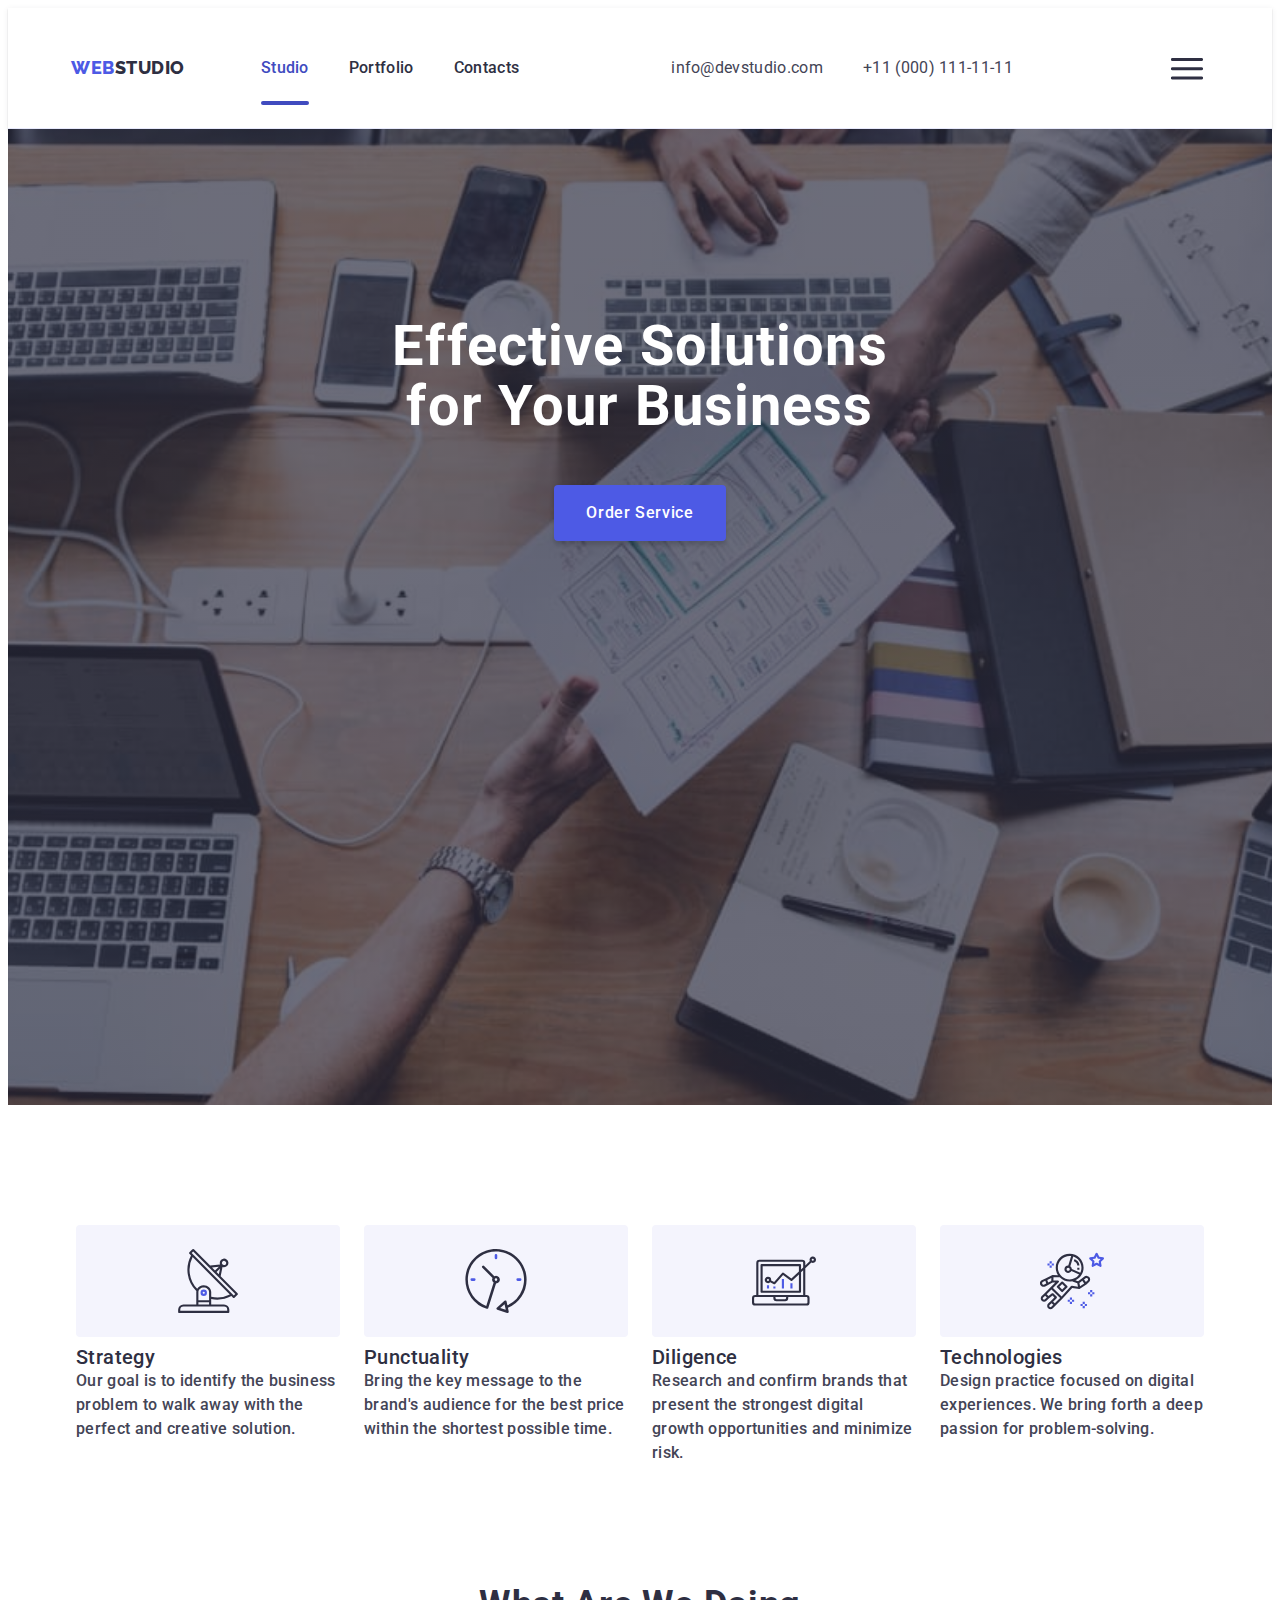
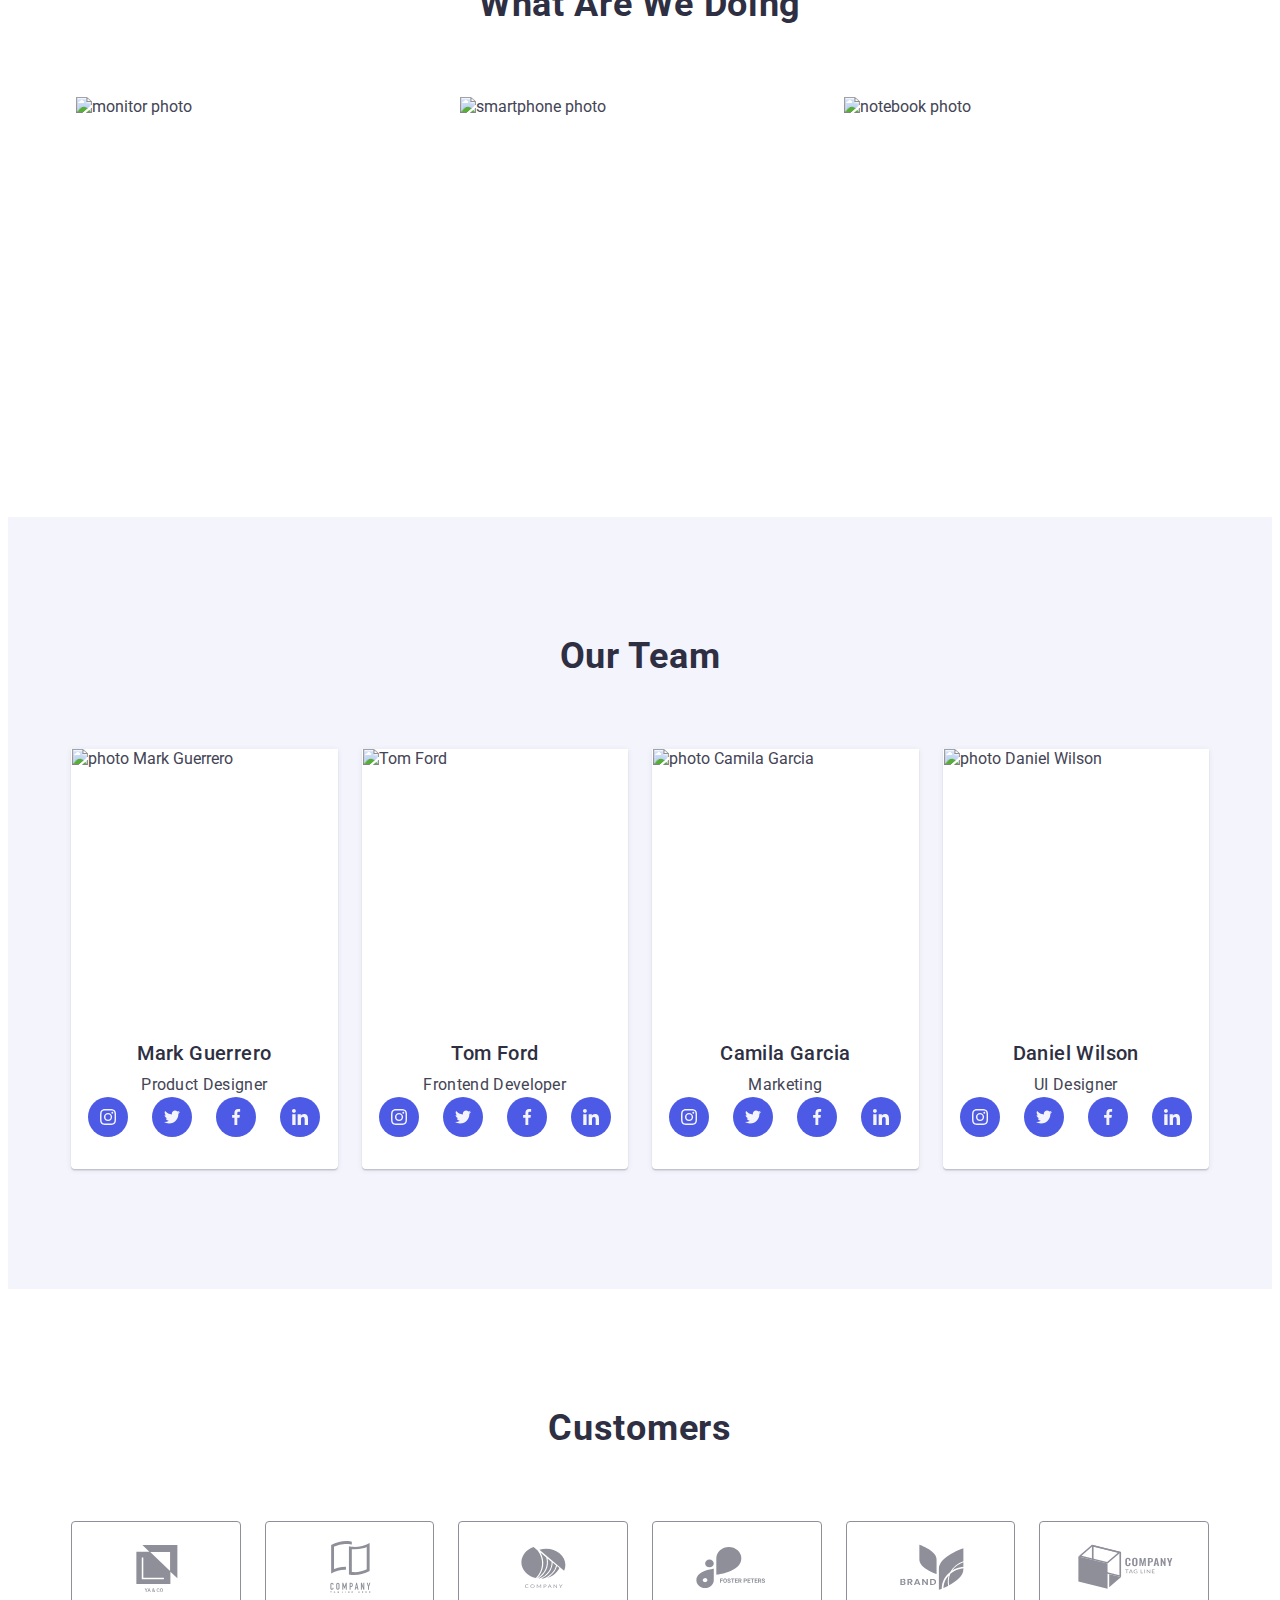
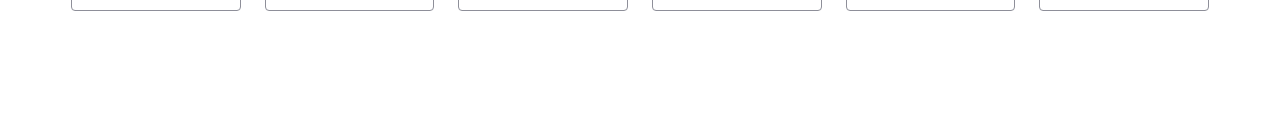
==== commit 941c3392: "mob-header" ====
--- a/index.html
+++ b/index.html
@@ -56,11 +56,12 @@
             </li>
           </ul>
         </address>
-                  <button type="button" class="open-menu-btn" data-menu-open>
-                   <svg class="icon-burger" width="32" height="22">
-                   <use href="./images/icons.svg#icon-burger"></use>
-                   </svg></button>
-        <div class="mobile-menu is-hidden" data-menu>
+                <button type="button" class="open-menu-btn" data-menu-open>
+                       <svg class="icon-burger" width="32" height="22">
+                       <use href="./images/icons.svg#icon-burger"></use>
+                       </svg></button>
+       </div>
+       <div class="mobile-menu is-hidden" data-menu>
                   <button type="button" class="close-menu-btn" data-menu-close>
                    <svg class="icon-closer" width="8" height="8">
                    <use href="./images/icon-modal.svg#icon-close-black"></use>
@@ -75,7 +76,7 @@
                   <li class="mobile-list-item">
                     <a href="" class="mobile-list link">Contacts</a>
                   </li>
-                </ul>          
+                </ul>                          
                 <ul class="mobile-address-list list">
                    <li class="mobile-address-item">
                     <a class="mobile-address-tel link" href="tel:+110001111111"
@@ -87,7 +88,7 @@
                    >info@devstudio.com</a
                     >
                  </li>                 
-               </ul>               
+               </ul>                            
                <ul class="block-round-mobile">
                  <li class="item-round">
                   <a class="logoweb-studio" href="">
@@ -117,9 +118,8 @@
                     </svg>
                   </a>
                  </li>
-              </ul>
-        </div>
-      </div>
+               </ul>               
+         </div>      
     </header>
 
     <!----------------main--------------->
@@ -607,6 +607,7 @@
       </div>
     </div>
     <script src="./js/modal.js"></script>
+    <script src="./js/menu.js"></script>
   </body>
 </html>
 
--- a/css/styles.css
+++ b/css/styles.css
@@ -97,6 +97,13 @@
   line-height: 1.17;
   letter-spacing: 0.03em;
   color: var(--dark-grey-color);
+}
+
+.open-menu-btn {
+height: 22px;
+border:none;
+background-color: #FFFFFF;
+
 }
 
 .header-list {
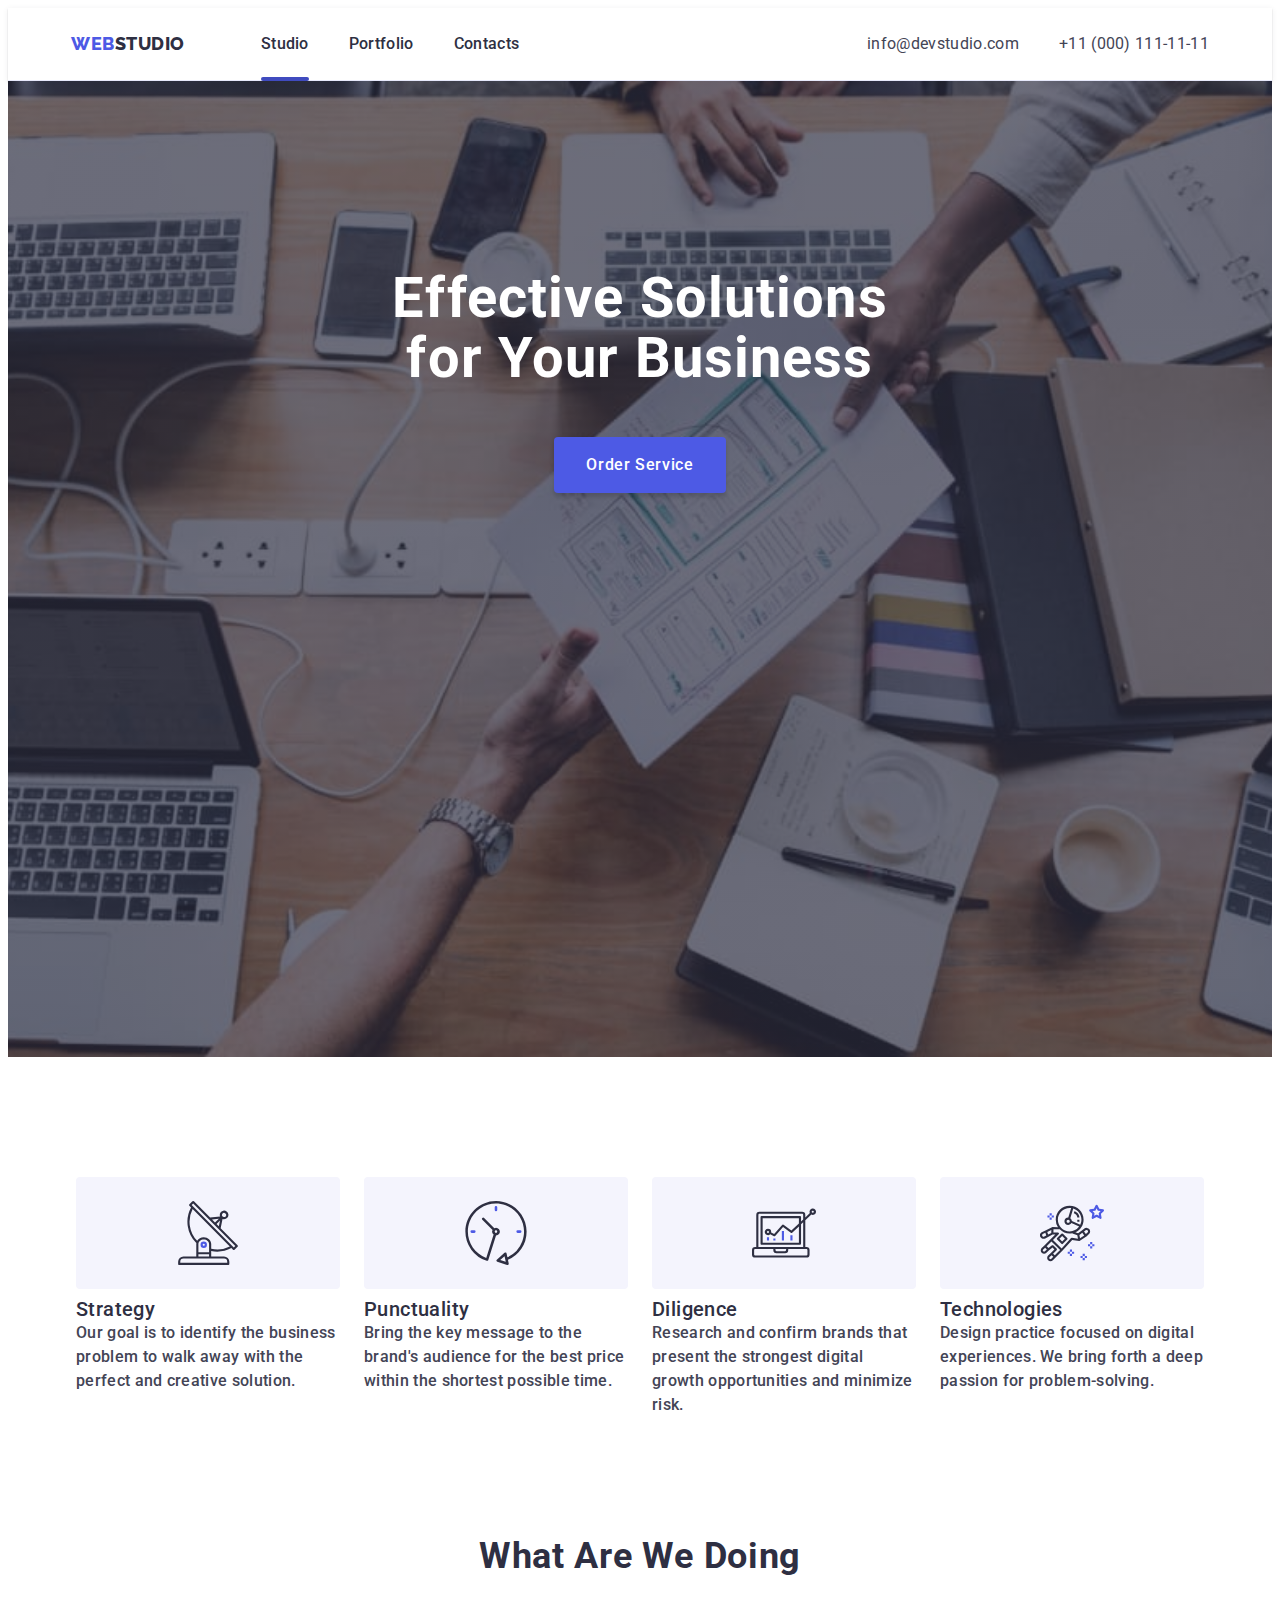
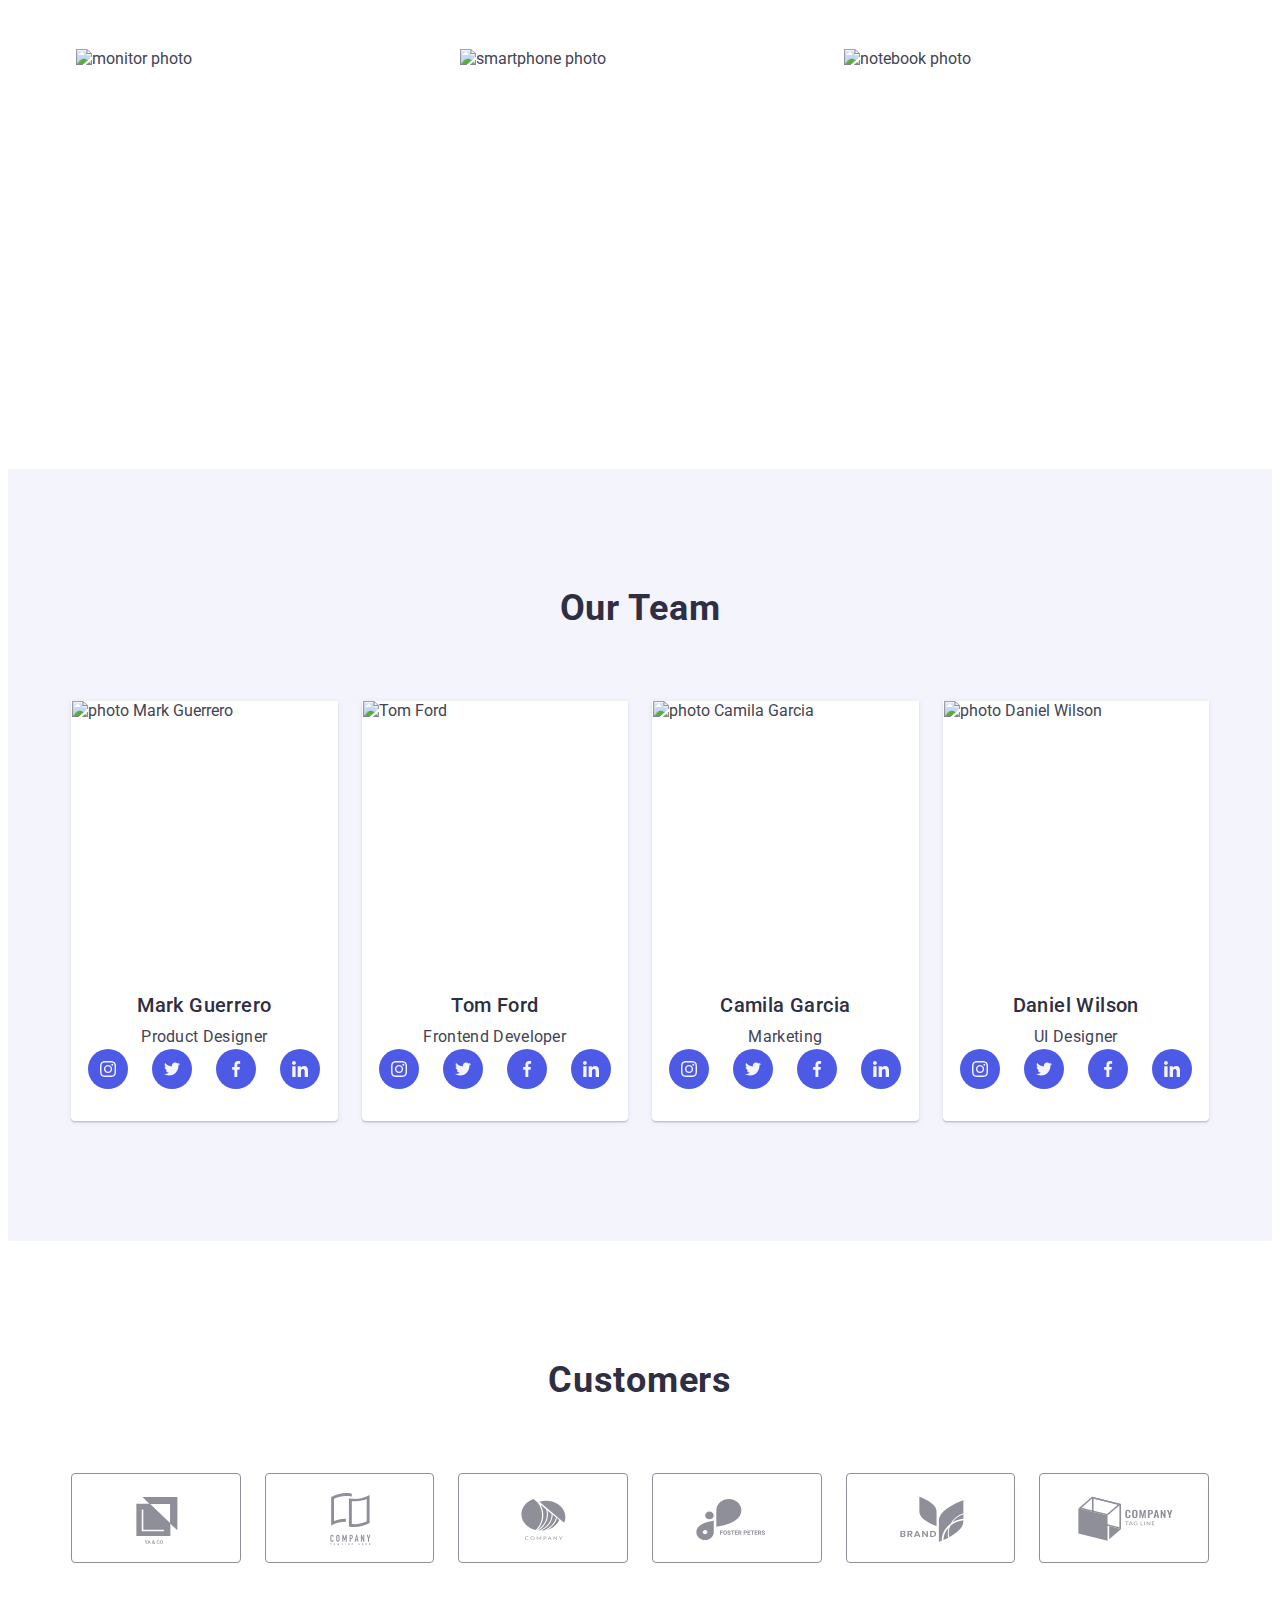
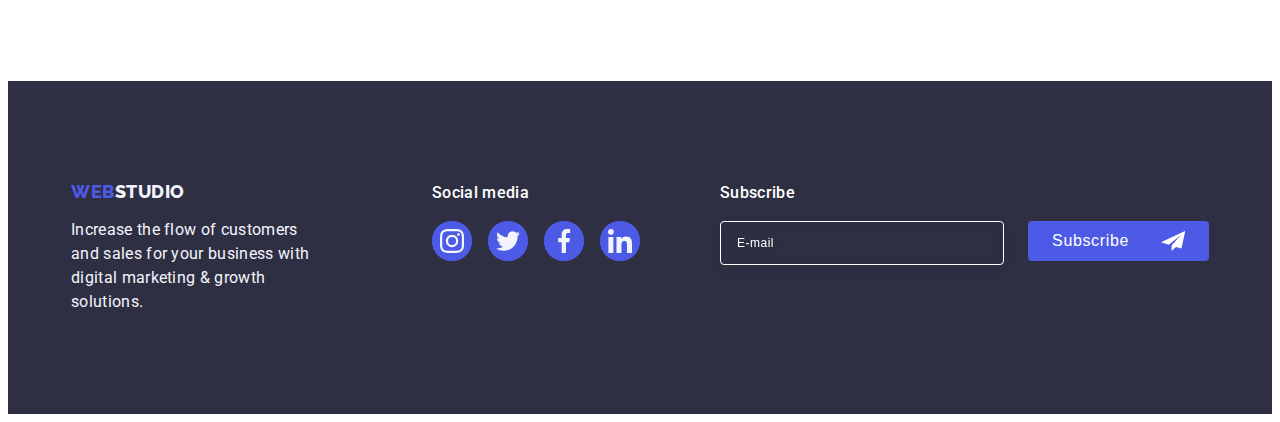
==== commit 129b7696: "footer-mob" ====
--- a/index.html
+++ b/index.html
@@ -458,7 +458,7 @@
     </main>
     <!-------------footer------------->
      
-    <!--<footer class="footer">
+    <footer class="footer">
       <div class="container footer-container">
         <div class="info-footer">
           <a href="./index.html" class="footer-logo-webstudio link"
@@ -501,10 +501,10 @@
               </a>
             </li>
           </ul>
-        </div>-->
+        </div>
     <!-----------Footer-Subscribe------------->
     
-    <!--<div class="subscribe">
+    <div class="subscribe">
           <p class="text-social text-subscribe">Subscribe</p>
           <form class="form-subscribe">
             <label class="label-subscribe">
@@ -523,7 +523,7 @@
           </form>
         </div>
       </div>
-    </footer>-->
+    </footer>
     <!-------------modal-window------------->
     
      <div class="backdrop is-hidden" data-modal>
@@ -610,4 +610,3 @@
     <script src="./js/menu.js"></script>
   </body>
 </html>
-
--- a/css/styles.css
+++ b/css/styles.css
@@ -491,26 +491,63 @@
 }
 
 /*--------footer--------*/
+@media screen and (min-width: 288px) and (max-width: 767px) {
 .footer {
   background: var(--dark-grey-color);
-  padding: 100px 0;
+  padding: 96px 0;
 }
 
 .footer-container {
   display: flex;
-  align-items: baseline
+  flex-wrap: wrap;
+  justify-content: center;
+  gap: 72px;
 }
 
 .info-footer {
-  margin-right: 120px;
-}
-
+  text-align: center;
+}
 .text-social {
   font-weight: 500;
   color: var(--white-color);
   margin-bottom: 16px;
   line-height: 1.5;
   letter-spacing: 0.02em;
+}
+
+.footer-text {
+  text-align: justify;
+  font-size: 16px;
+  line-height: 1.5;
+  letter-spacing: 0.02em;
+  color: var(--white-2-color);
+  max-width: 264px;
+}
+.footer-logo-webstudio {
+  font-family: "Raleway", sans-serif;
+  font-weight: 800;
+  font-size: 18px;
+  line-height: 1.17;
+  letter-spacing: 0.03em;
+  text-transform: uppercase;
+  color: var(--iris-links-color);
+  margin-bottom: 16px;
+  display: inline-block;
+}
+
+.footer-logo-studio {
+  font-family: 'Raleway';
+  font-weight: 800;
+  font-size: 18px;
+  line-height: 1.17;
+  letter-spacing: 0.03em;
+  color: var(--white-2-color);
+}
+.subscribe {
+text-align: center;
+}
+.social-footer {
+text-align: center;
 }
 
 .itemround-footer {
@@ -524,11 +561,10 @@
 .block-round-footer {
   display: flex;
   gap: 16px;
-  justify-content: center;
-  margin-right: 80px;
-}
-
-.logoweb-footer {
+  justify-content: center;  
+}
+
+.logoweb-footer {  
   display: flex;
   width: 100%;
   height: 100%;
@@ -548,47 +584,21 @@
   background-color: #31d0aa;
 }
 
-.footer-logo-webstudio {
-  font-family: "Raleway", sans-serif;
-  font-weight: 800;
-  font-size: 18px;
-  line-height: 1.17;
-  letter-spacing: 0.03em;
-  text-transform: uppercase;
-  color: var(--iris-links-color);
-  margin-bottom: 16px;
-  display: inline-block;
-}
-
-.footer-logo-studio {
-  font-family: 'Raleway';
-  font-weight: 800;
-  font-size: 18px;
-  line-height: 1.17;
-  letter-spacing: 0.03em;
-  color: var(--white-2-color);
-}
-
-.footer-text {
-  font-size: 16px;
-  line-height: 1.5;
-  letter-spacing: 0.02em;
-  color: var(--white-2-color);
-  max-width: 264px;
-
-}
-
 .icon-footer {
   fill: var(--white-2-color);
 }
 
 .form-subscribe {
   display: flex;
-  gap: 24px;
+  flex-wrap: wrap;  
+  gap: 16px;
+  justify-content: center;
+
 }
 
 .input-subscribe {
-  min-width: 264px;
+  width: 398px;
+  max-width: 398px;
   height: 40px;
   border: 1px solid #ffffff;
   border-radius: 4px;
@@ -636,7 +646,7 @@
   fill: #ffffff;
   margin-left: 16px;
 }
-
+}
 
 /*-------------------main-portfolio---------------*/
 .main-portfolio {
--- a/css/media.css
+++ b/css/media.css
@@ -22,6 +22,10 @@
         max-width: 736px;
     }
 /*-------------header-tablet-----------*/
+.header-container {
+    height: 72px;
+}
+
 .header-list {
     font-weight: 500;
     font-size: 16px;
@@ -59,30 +63,40 @@
 
 .address {
     font-style: normal;
-    gap: 40px;
-}
+    margin-left: 0;    
+}
+ @media screen and (min-width: 768px) and (max-width: 1157px) {
 .address-list {
     display: flex;
-    gap: 40px;
-}
-
+    flex-direction: column; 
+    padding: 16px 0;
+    justify-content: space-between;      
+}
+.address-link:not(:last-child) {
+    margin-bottom: 12px;
+}
 .address-link {
-    padding: 24px 0;
-}
-
-.address-link {
-    font-size: 16px;
-    line-height: 1.5;
-    letter-spacing: 0.02em;
-    color: var(--slate-body_text-color);
-    padding: 24px 0;
+    display: flex;
+    width: 119px;
+    height: 14px;
+    font-size: 12px;
+    font-weight: 400;
+    line-height: 1.17;
+    letter-spacing: 0.04em;
+    color: var(--slate-body_text-color);    
     transition: color 250ms cubic-bezier(0.4, 0, 0.2, 1);
-}
-
+
+    
+}
+}
 .address-link:hover,
 .address-link:focus {
     color: var(--ocean-presed-color);
 }
+.open-menu-btn {
+    display: none;
+}
+
 
  /*-------------section-1-tablet-----------*/
    .hero {
@@ -172,65 +186,9 @@
         0px 1px 1px rgba(46, 47, 66, 0.16), 0px 1px 6px rgba(46, 47, 66, 0.08);
 
 }
-
-.address-list {
-    display: flex;
-    gap: 40px;
-}
-
-.address-link {
-    padding: 24px 0;
-}
-
-.header-navigation {
-    display: flex;
-    align-items: center;
-
-}
-
 .header-container {
-    display: flex;
-    align-items: center;
-    justify-content: space-between;
-}
-
-.header-logo-webstudio {
-    font-family: "Raleway", sans-serif;
-    font-weight: 800;
-    font-size: 18px;
-    line-height: 1.17;
-    letter-spacing: 0.03em;
-    text-transform: uppercase;
-    color: var(--iris-links-color);
-    margin-right: 76px;
-    padding: 24px 0;
-}
-
-.header-logo-studio {
-    font-family: "Raleway";
-    font-weight: 800;
-    font-size: 18px;
-    line-height: 1.17;
-    letter-spacing: 0.03em;
-    color: var(--dark-grey-color);
-}
-
-.header-list {
-    font-weight: 500;
-    font-size: 16px;
-    line-height: 1.5;
-    letter-spacing: 0.02em;
-    color: var(--dark-grey-color);
-    display: flex;
-    gap: 40px;
-    padding: 24px 0;
-    transition: color 250ms cubic-bezier(0.4, 0, 0.2, 1);
-}
-
-.header-list:hover,
-.header-list:focus {
-    color: var(--ocean-presed-color);
-}
+    height: 72px;
+    }
 
 .active {
     position: relative;
@@ -250,18 +208,40 @@
     border-radius: 2px;
 }
 
+.header-list {
+    display: flex;
+    font-weight: 500;
+    font-size: 16px;
+    line-height: 1.5;
+    letter-spacing: 0.02em;
+    color: var(--dark-grey-color);    
+    transition: color 250ms cubic-bezier(0.4, 0, 0.2, 1);
+   
+}
+
+.header-list:hover,
+.header-list:focus {
+    color: var(--ocean-presed-color);
+}
 .address {
-    font-style: normal;
-    gap: 40px;
-}
-
-.address-link {
+   font-style: normal;         
+    }
+
+.address-list {  
+   display: flex; 
+}
+
+.address-link.link {
+    display:flex;   
+    text-align: center;
+    justify-content: center;
+    margin-left: 40px;   
+    color:  #434455; 
     font-size: 16px;
     line-height: 1.5;
     letter-spacing: 0.02em;
     color: var(--slate-body_text-color);
-    padding: 24px 0;
-    transition: color 250ms cubic-bezier(0.4, 0, 0.2, 1);
+    transition: color 250ms cubic-bezier(0.4, 0, 0.2, 1);    
 }
 
 .address-link:hover,
@@ -431,7 +411,7 @@
       height: 88px;
             
     }
-    }
+    
 /*--------footer-desktop-------*/
 .footer {
     background: var(--dark-grey-color);
@@ -440,7 +420,7 @@
 
 .footer-container {
     display: flex;
-    align-items: baseline
+    align-items: baseline;
 }
 
 .info-footer {
@@ -577,4 +557,5 @@
 .subscribe-icon {
     fill: #ffffff;
     margin-left: 16px;
+}
 }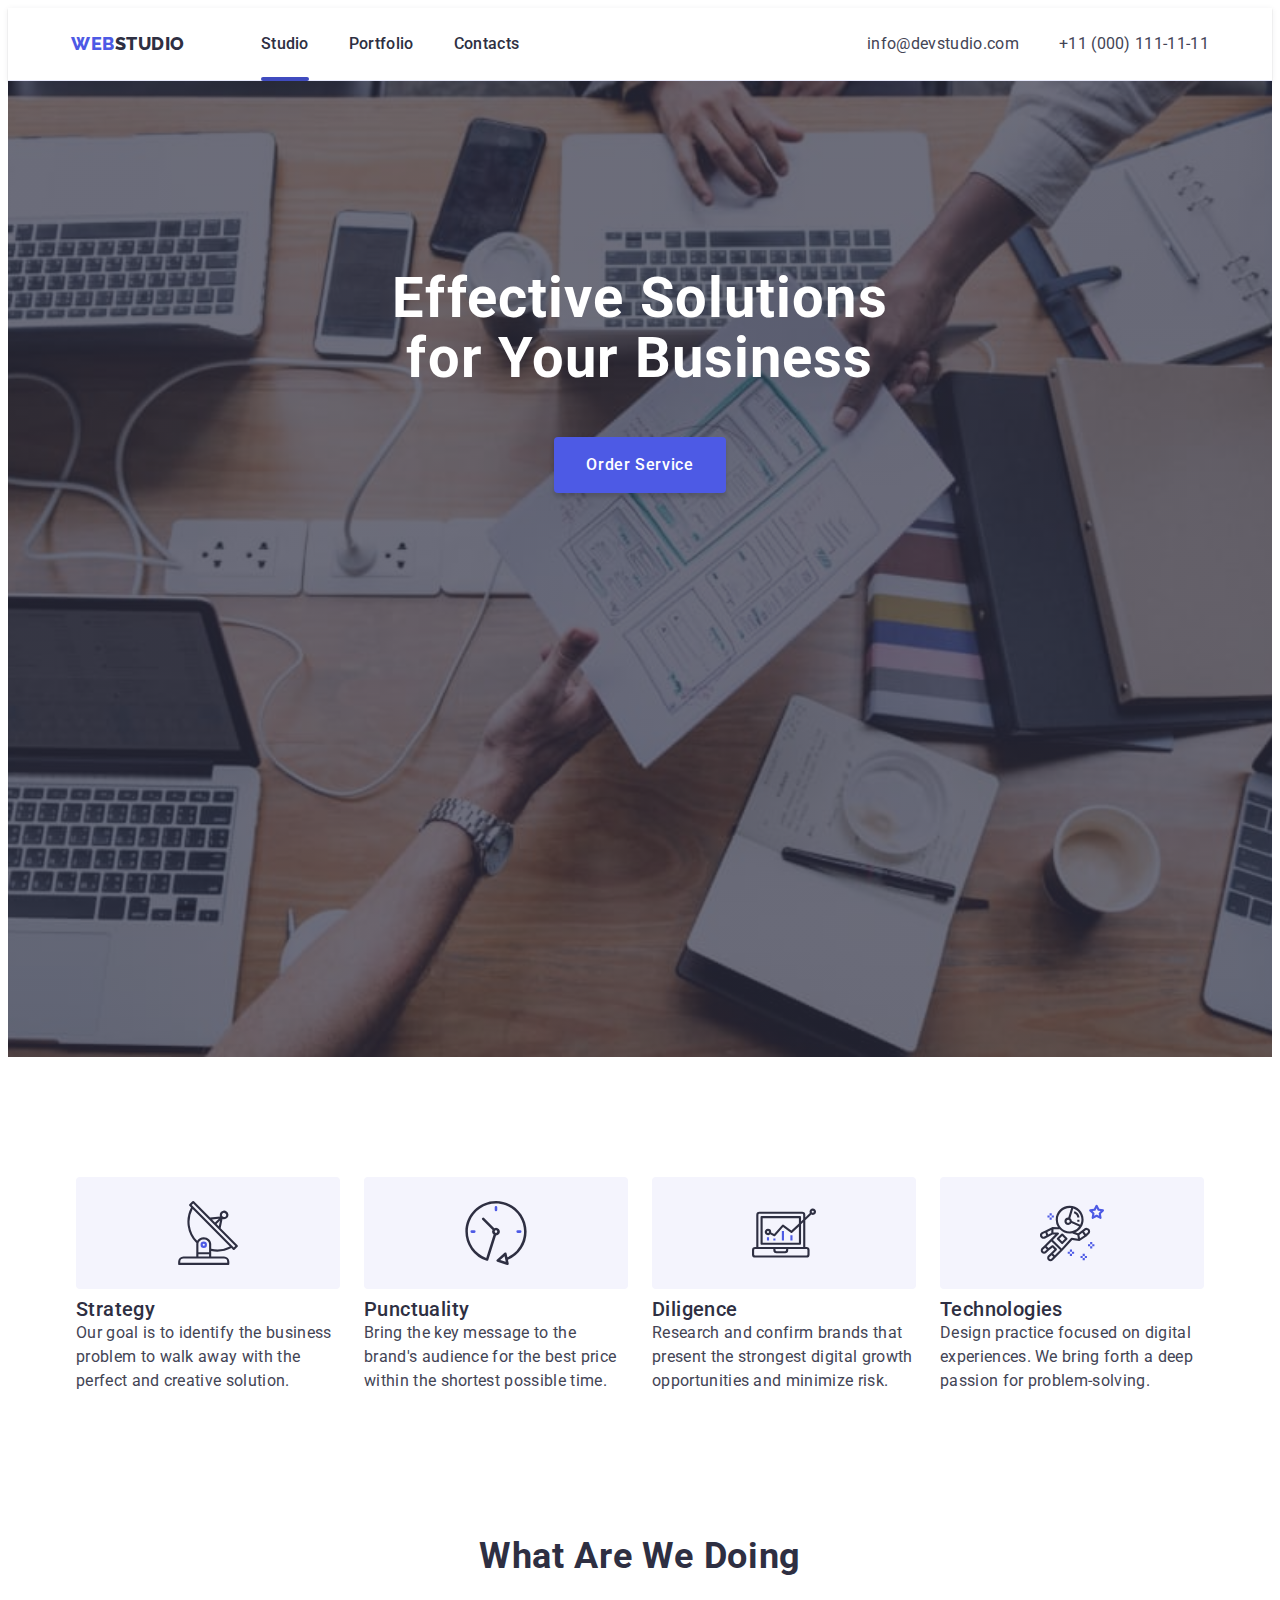
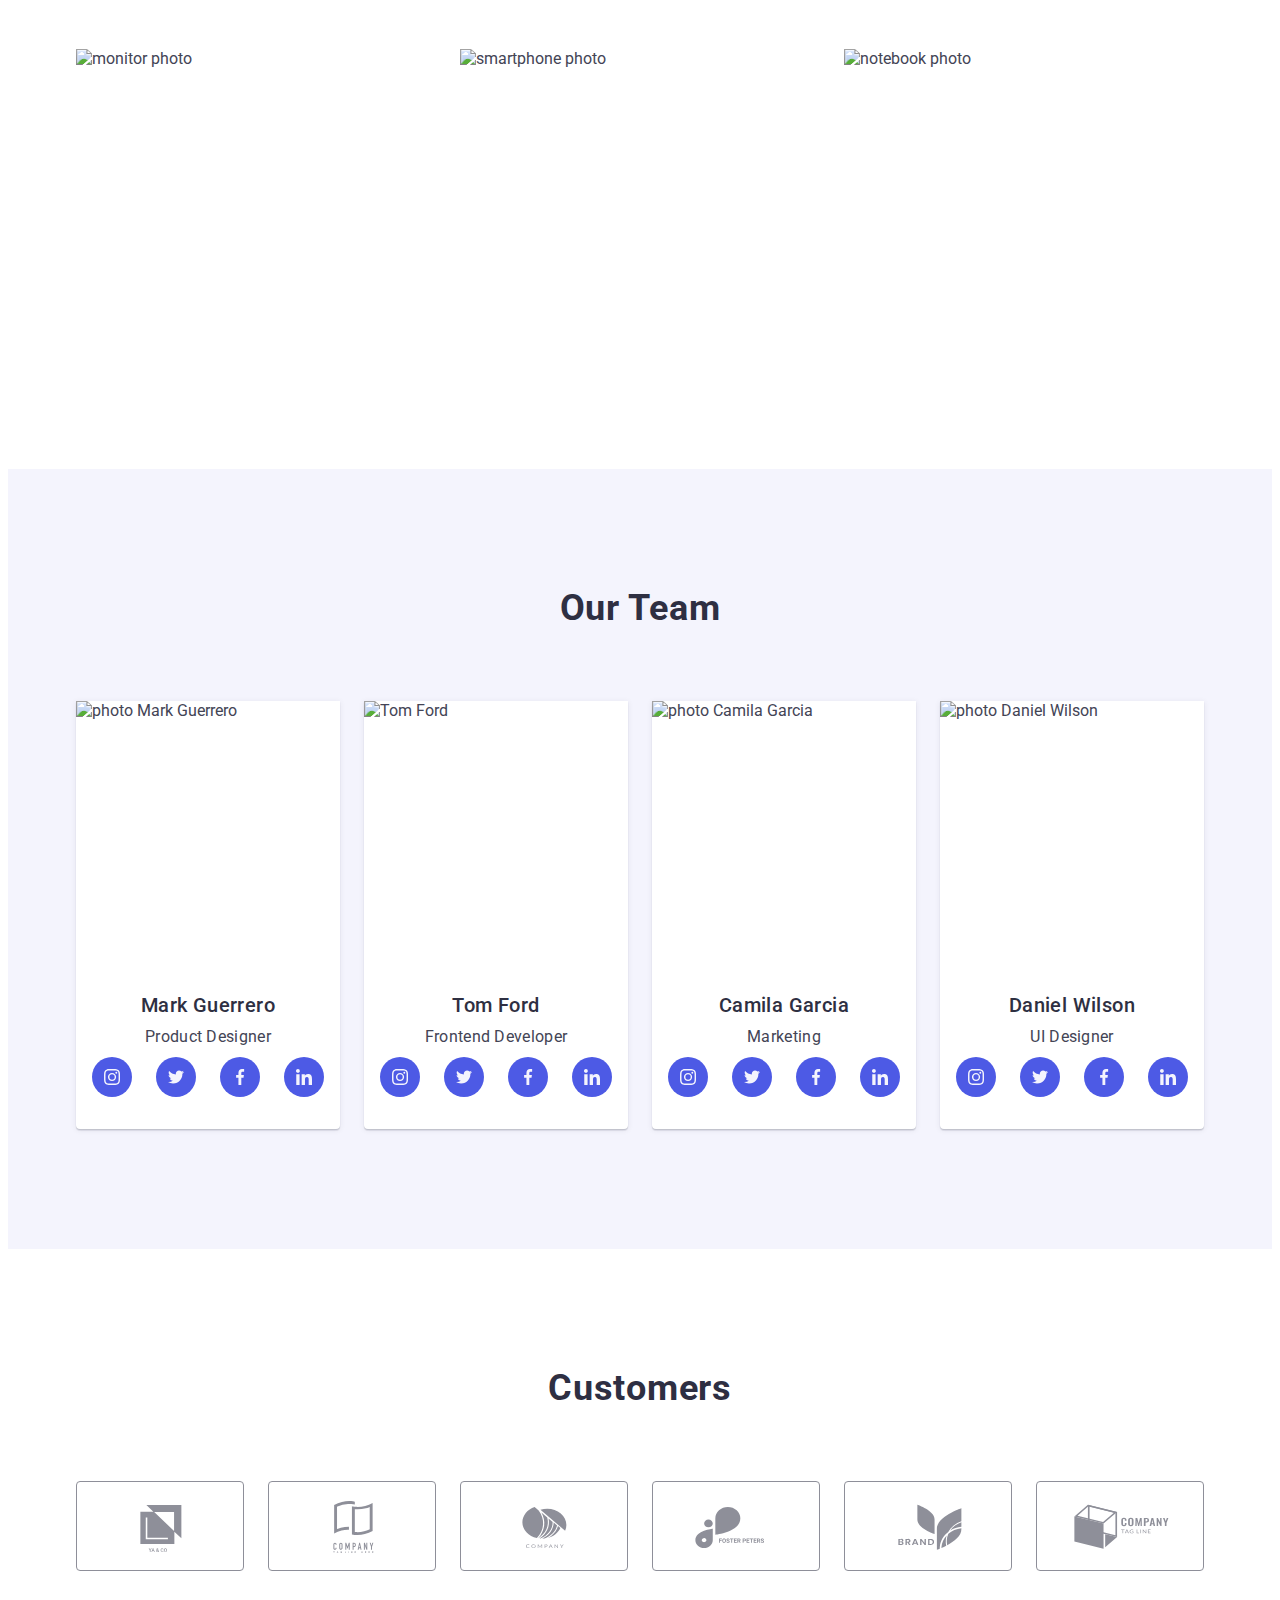
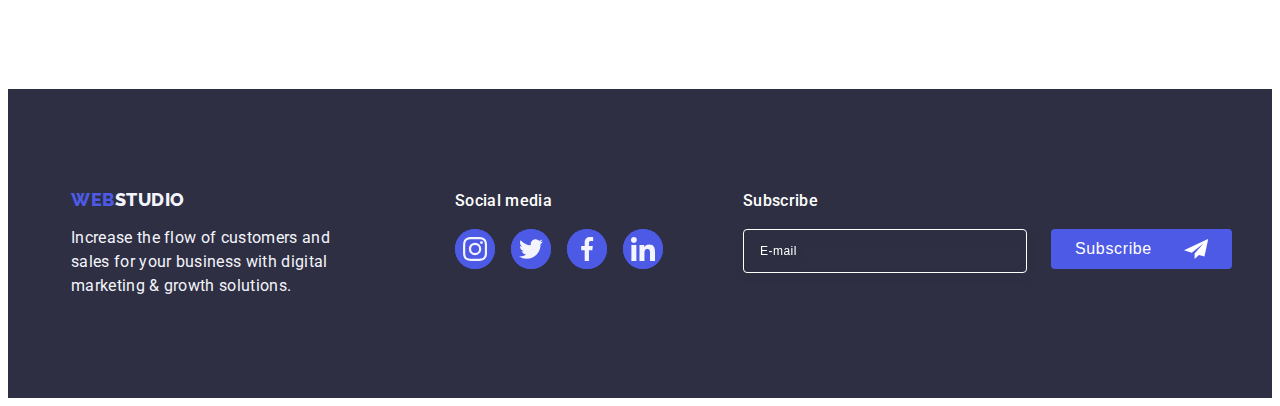
==== commit 8157bf05: "finish" ====
--- a/index.html
+++ b/index.html
@@ -407,7 +407,7 @@
     </section>
     <!-------------section-5------------->
     <section class="sectionfive-studio">
-        <div class="container">
+        <div class="container sectionfive">
           <h2 class="titletwo-sectionfive">Customers</h2>
           <ul class="list-customers">
             <li class="item-customers">
--- a/css/styles.css
+++ b/css/styles.css
@@ -337,7 +337,9 @@
 }
 
 /*-------------section-4------------*/
-
+.container.team-container{
+  max-width: 296px;
+}
 .team {
   background: var(--white-2-color);
   padding: 96px 0px;
@@ -386,6 +388,7 @@
   line-height: 1.5;
   letter-spacing: 0.02em;
   color: var(--slate-body_text-color);
+  margin-bottom: 8px;
 }
 
 .block-round {
@@ -458,14 +461,13 @@
 .list-customers {
   display: flex;
   flex-wrap: wrap;
-  gap: 16px;
+  gap: 72px 16px;
 }
 
 .item-customers {
-  /*width: calc((100% - 5 * 24px) / 6);
-  height: 88px;*/
-  width: calc((100% - 16px) / 2)
-  
+  /*width: calc((100% - 5 * 24px) / 6);*/
+  width: calc((100% - 16px) / 2);
+  height: 88px;
 }
 
 .link-customers {
@@ -506,6 +508,7 @@
 
 .info-footer {
   text-align: center;
+ 
 }
 .text-social {
   font-weight: 500;
@@ -597,8 +600,9 @@
 }
 
 .input-subscribe {
-  width: 398px;
-  max-width: 398px;
+  width: 100%;
+  min-width: 288px;
+  margin: 0 auto;
   height: 40px;
   border: 1px solid #ffffff;
   border-radius: 4px;
--- a/css/media.css
+++ b/css/media.css
@@ -152,9 +152,11 @@
     padding: 0;
 }
 
-
-
     /*-------------section-4-tablet------------*/
+.container.team-container {
+    max-width: 584px;
+}
+
     .team-list {
         display: flex;        
         gap: 64px 24px;}
@@ -169,11 +171,181 @@
     }
     
     .item-customers {
-            /*width: calc((100% - 5 * 24px) / 6);
-      height: 88px;*/
-       width: calc((100% - 48px) / 3)
-    }
-}
+            /*width: calc((100% - 5 * 24px) / 6);*/
+       width: calc((100% - 48px) / 3);
+       height: 88px;
+    }
+/*-------------section-5-tablet------------*/
+       .container.sectionfive{
+      max-width: 584px;
+       }
+ /*-------------footer-tablet-modal--------------*/
+@media screen and (min-width: 768px) and (max-width: 1158px){
+
+    .footer {
+            background: var(--dark-grey-color);
+            padding: 96px 0;
+        }
+    
+        .footer-container {
+            max-width: 584px;
+            display: flex;
+            flex-wrap: wrap;
+            justify-content: left;
+            gap: 72px 24px;
+        }
+    
+        .info-footer {
+            text-align: center;
+        }
+    
+        .text-social {
+            display: flex;
+            font-weight: 500;
+            color: var(--white-color);
+            margin-bottom: 16px;
+            line-height: 1.5;
+            letter-spacing: 0.02em;
+        }
+    
+        .footer-text {
+            text-align: justify;
+            font-size: 16px;
+            line-height: 1.5;
+            letter-spacing: 0.02em;
+            color: var(--white-2-color);
+            max-width: 264px;
+        }
+    
+        .footer-logo-webstudio {
+            font-family: "Raleway", sans-serif;
+            font-weight: 800;
+            font-size: 18px;
+            line-height: 1.17;
+            letter-spacing: 0.03em;
+            text-transform: uppercase;
+            color: var(--iris-links-color);
+            margin-bottom: 16px;
+            display: flex;
+        }
+    
+        .footer-logo-studio {
+            font-family: 'Raleway';
+            font-weight: 800;
+            font-size: 18px;
+            line-height: 1.17;
+            letter-spacing: 0.03em;
+            color: var(--white-2-color);
+        }
+    
+        .subscribe {
+            text-align: center;
+        }
+    
+        .social-footer {
+            text-align: center;
+        }
+    
+        .itemround-footer {
+            width: 40px;
+            height: 40px;
+            background: var(--iris-links-color);
+            border-radius: 50%;
+            position: relative;
+        }
+    
+        .block-round-footer {
+            display: flex;
+            gap: 16px;
+            justify-content: center;
+        }
+    
+        .logoweb-footer {
+            display: flex;
+            width: 100%;
+            height: 100%;
+            position: absolute;
+            top: 50%;
+            left: 50%;
+            transform: translate(-50%, -50%);
+            background: var(--iris-links-color);
+            border-radius: 50%;
+            align-items: center;
+            justify-content: center;
+            transition: background-color 250ms cubic-bezier(0.4, 0, 0.2, 1);
+        }
+    
+        .logoweb-footer:hover,
+        .logoweb-footer:focus {
+            background-color: #31d0aa;
+        }
+    
+        .icon-footer {
+            fill: var(--white-2-color);
+        }
+    
+        .form-subscribe {
+            display: flex;
+            flex-wrap: wrap;
+            gap: 24px;
+            justify-content: center;    
+    
+        }
+    
+        .input-subscribe {
+            width: 100%;
+            width: 264px;
+            margin: 0 auto;
+            height: 40px;
+            border: 1px solid #ffffff;
+            border-radius: 4px;
+            background-color: transparent;
+            font-size: 12px;
+            line-height: 1.5;
+            letter-spacing: 0.04em;
+            padding-left: 16px;
+            align-items: center;
+            color: #FFFFFF;
+            transition: background-color 250ms cubic-bezier(0.4, 0, 0.2, 1);
+            filter: drop-shadow(0px 4px 4px rgba(0, 0, 0, 0.15));
+    
+        }
+    
+        .input-subscribe::placeholder {
+            color: #FFFFFF;
+        }
+    
+        .button-subscribe {
+            min-width: 165px;
+            height: 40px;
+            padding: 8px 24px;
+            gap: 16px;
+            font-weight: 500;
+            font-size: 16px;
+            line-height: 1.5;
+            letter-spacing: 0.04em;
+            display: flex;
+            justify-content: center;
+            align-items: center;
+            cursor: pointer;
+            background-color: #4d5ae5;
+            border-radius: 4px;
+            color: #FFFFFF;
+            border: none;
+        }
+    
+        .button-subscribe:hover,
+        .button-subscribe:focus {
+            background-color: var(--ocean-presed-color);
+        }
+    
+        .subscribe-icon {
+            fill: #ffffff;
+            margin-left: 16px;
+        }
+    }   
+}  
+
 /*-------------desktop-----------*/
      @media screen and (min-width: 1158px) {
     .container {
@@ -263,10 +435,8 @@
     .hero {
       background-image: linear-gradient(rgba(46, 47, 66, 0.7), rgba(46, 47, 66, 0.7)),
         url(../images/people-office-deskt-2x.jpg);
-            }
-        
-        }       
-        
+            }        
+        }           
     
         .hero-header {
             font-size: 56px;
@@ -332,9 +502,11 @@
      line-height: 1.2;
     }
     .privilages-item {
-         width: 264px;
-    }
-
+     width: 264px;
+    }
+    .privilages-text {
+      font-weight: 400;  
+    }
 /*-------------section-2-desktop-modal-window-------------*/
 
 .modal {
@@ -383,8 +555,10 @@
     width: calc((100% - 48px) / 3);
 }
 
-
  /*-------------section-4-desktop-----------*/
+ .container.team-container {
+    max-width: 1128px;
+ }
     .team {
         padding: 120px 0px;
     }
@@ -396,7 +570,11 @@
     .team-item {
         width: calc((100% - 72px) / 4);
     }
+
  /*---------section-5-desktop------*/
+ .container.sectionfive {
+    max-width: 1128px;
+ }
     .sectionfive-studio {
         padding: 120px 0;
     }
@@ -407,7 +585,7 @@
     }
     
         .item-customers {
-        width: calc((100% - 5 * 24px) / 6);
+      width: calc((100% - 5 * 24px) / 6);
       height: 88px;
             
     }
@@ -496,7 +674,7 @@
     line-height: 1.5;
     letter-spacing: 0.02em;
     color: var(--white-2-color);
-    max-width: 264px;
+    width: 264px;
 
 }
 
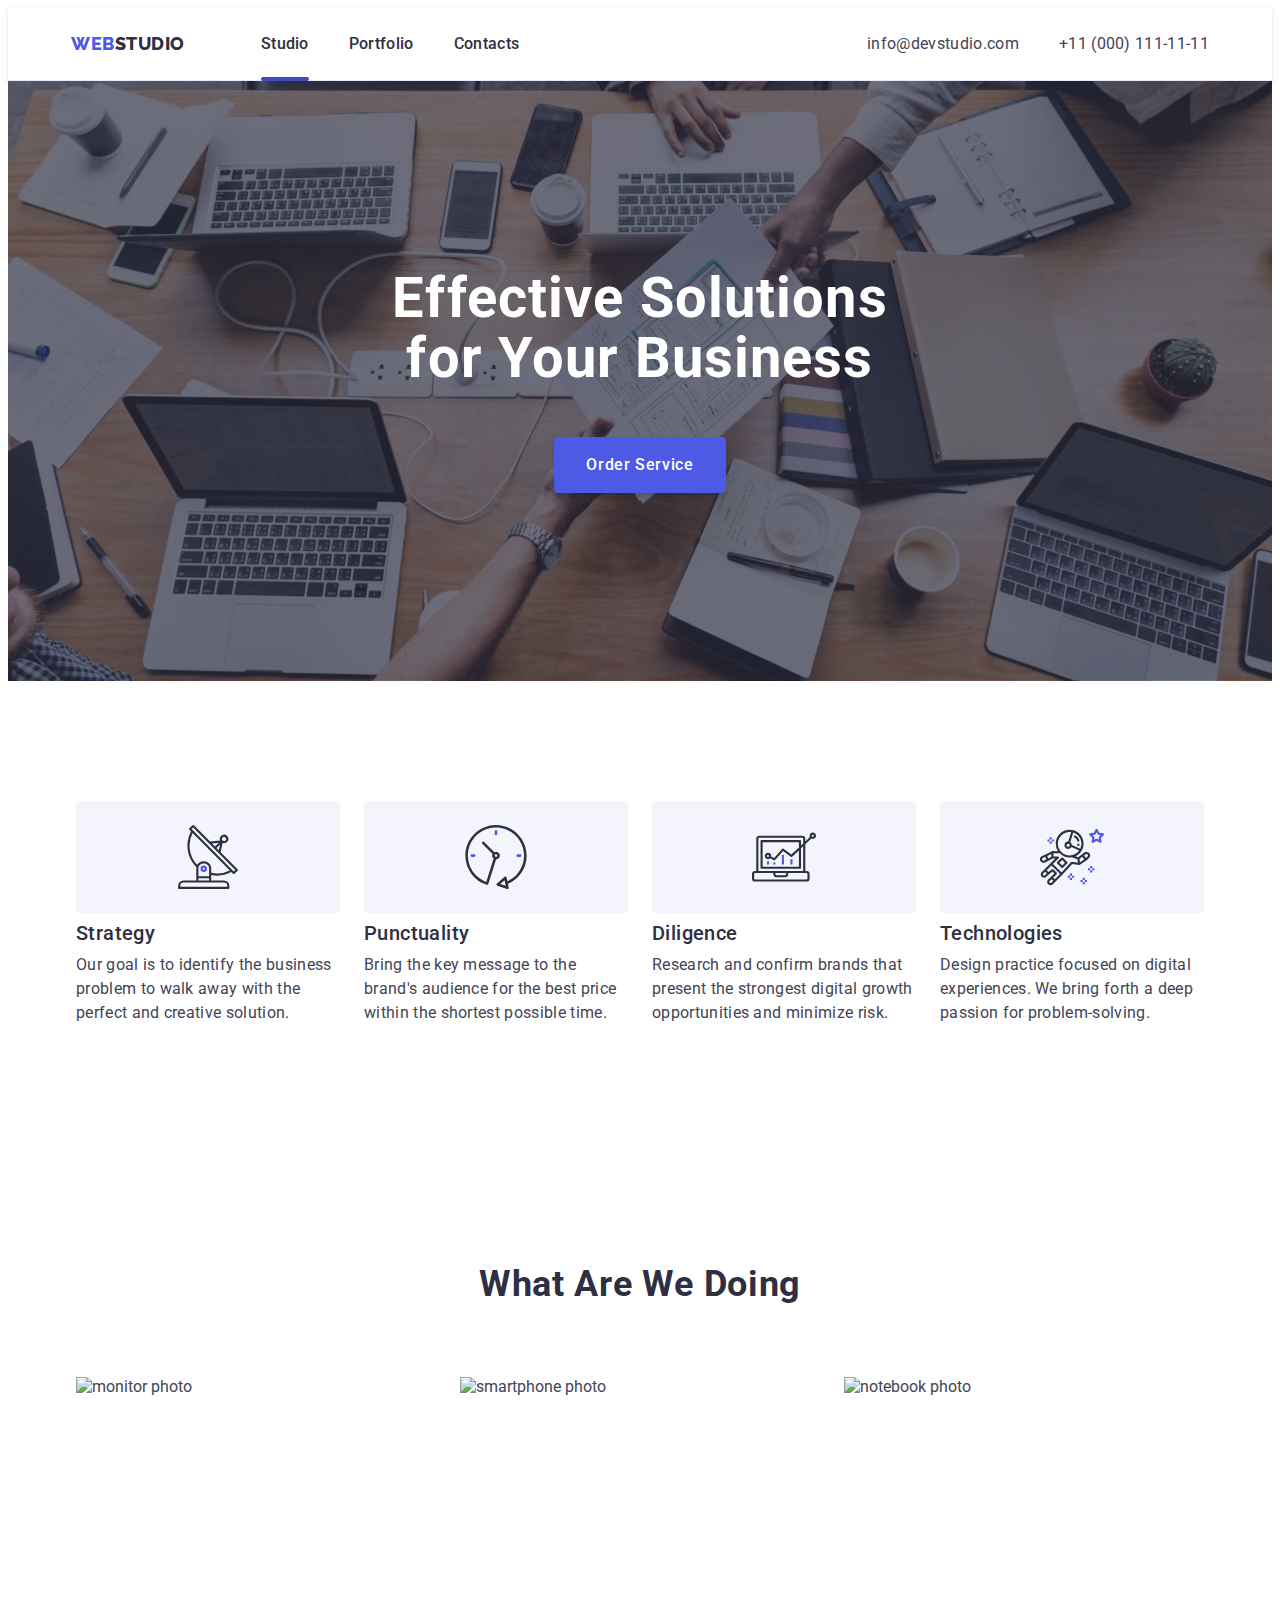
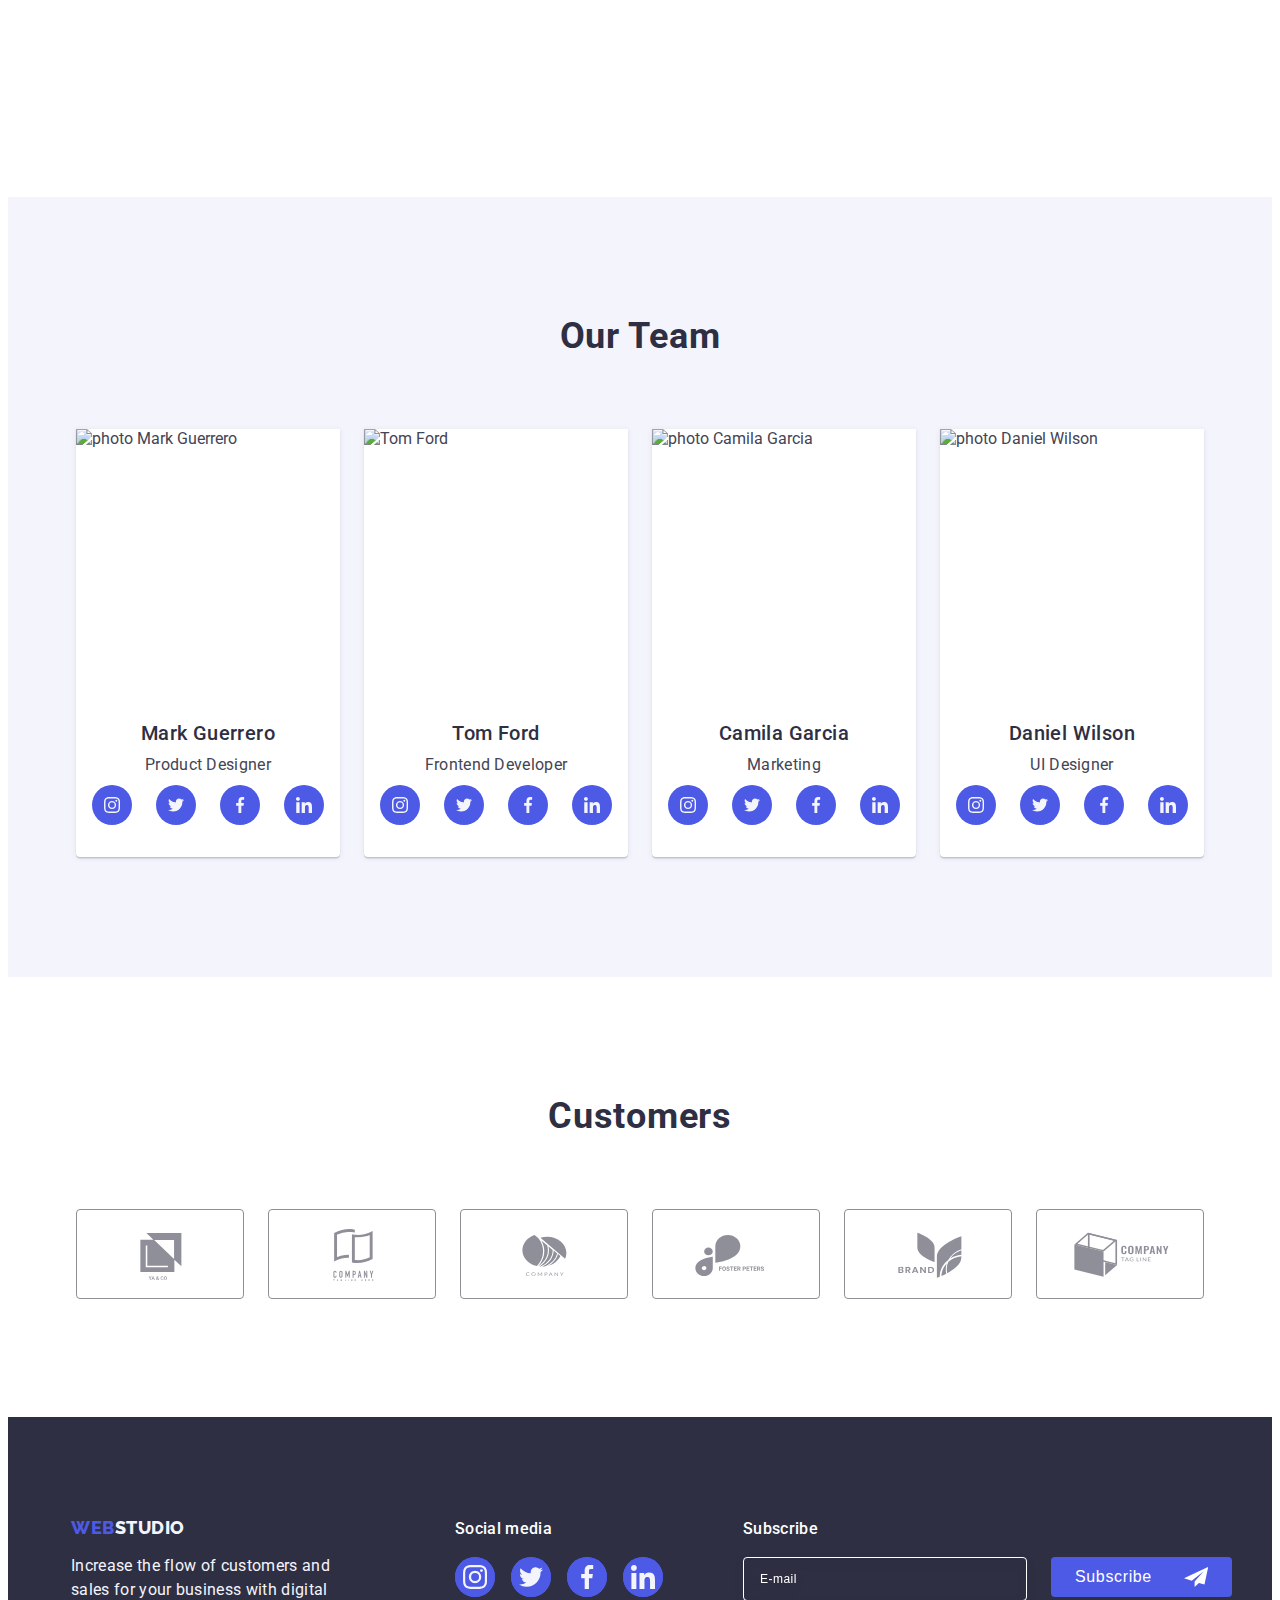
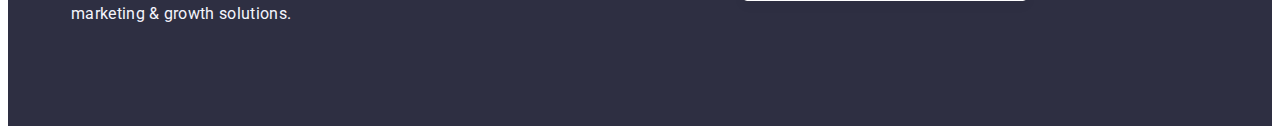
==== commit 0dcf0e32: "modal-transform" ====
--- a/index.html
+++ b/index.html
@@ -18,12 +18,12 @@
       crossorigin="anonymous"
       referrerpolicy="no-referrer"
     />
-    <link rel="stylesheet" href="./css/styles.css" /> 
-    <link rel="stylesheet" href="./css/media.css" />   
+    <link rel="stylesheet" href="./css/styles.css" />
+    <link rel="stylesheet" href="./css/media.css" />
   </head>
   <body>
     <!--------------header------------->
-    
+
     <header class="header">
       <div class="container header-container">
         <nav class="header-navigation">
@@ -56,77 +56,83 @@
             </li>
           </ul>
         </address>
-                <button type="button" class="open-menu-btn" data-menu-open>
-                       <svg class="icon-burger" width="32" height="22">
-                       <use href="./images/icons.svg#icon-burger"></use>
-                       </svg></button>
-       </div>
-       <div class="mobile-menu is-hidden" data-menu>
-                  <button type="button" class="close-menu-btn" data-menu-close>
-                   <svg class="icon-closer" width="8" height="8">
-                   <use href="./images/icon-modal.svg#icon-close-black"></use>
-                  </svg></button>
-                <ul class="mobile-list list">
-                  <li class="mobile-list-item">
-                    <a href="./index.html" class="mobile-list link active">Studio</a>
-                  </li>
-                  <li class="mobile-list-item">
-                    <a href="./portfolio.html" class="mobile-list link">Portfolio</a>
-                  </li>
-                  <li class="mobile-list-item">
-                    <a href="" class="mobile-list link">Contacts</a>
-                  </li>
-                </ul>                          
-                <ul class="mobile-address-list list">
-                   <li class="mobile-address-item">
-                    <a class="mobile-address-tel link" href="tel:+110001111111"
-                     >+11 (000) 111-11-11</a
-                     >
-                 </li>
-                 <li class="mobile-address-item">
-                   <a class="mobile-address-mail link" href="mailto:info@devstudio.com"
-                   >info@devstudio.com</a
-                    >
-                 </li>                 
-               </ul>                            
-               <ul class="block-round-mobile">
-                 <li class="item-round">
-                  <a class="logoweb-studio" href="">
-                    <svg class="icon-socialmedia" width="24" height="24">
-                      <use href="./images/icons.svg#icon-instagram"></use>
-                    </svg>
-                  </a>
-                 </li>
-                 <li class="item-round">
-                  <a class="logoweb-studio" href="">
-                    <svg class="icon-socialmedia" width="24" height="24">
-                      <use href="./images/icons.svg#icon-twitter"></use>
-                    </svg>
-                  </a>
-                 </li>
-                 <li class="item-round">
-                  <a class="logoweb-studio" href="">
-                    <svg class="icon-socialmedia" width="24" height="24">
-                      <use href="./images/icons.svg#icon-facebook"></use>
-                    </svg>
-                  </a>
-                 </li>
-                 <li class="item-round">
-                  <a class="logoweb-studio" href="">
-                    <svg class="icon-socialmedia" width="24" height="24">
-                      <use href="./images/icons.svg#icon-linkedin"></use>
-                    </svg>
-                  </a>
-                 </li>
-               </ul>               
-         </div>      
+        <button type="button" class="open-menu-btn" data-menu-open>
+          <svg class="icon-burger" width="32" height="22">
+            <use href="./images/icons.svg#icon-burger"></use>
+          </svg>
+        </button>
+      </div>
+      <div class="mobile-menu is-hidden" data-menu>
+        <button type="button" class="close-menu-btn" data-menu-close>
+          <svg class="icon-closer" width="8" height="8">
+            <use href="./images/icon-modal.svg#icon-close-black"></use>
+          </svg>
+        </button>
+        <ul class="mobile-list list">
+          <li class="mobile-list-item">
+            <a href="./index.html" class="mobile-list link active">Studio</a>
+          </li>
+          <li class="mobile-list-item">
+            <a href="./portfolio.html" class="mobile-list link">Portfolio</a>
+          </li>
+          <li class="mobile-list-item">
+            <a href="" class="mobile-list link">Contacts</a>
+          </li>
+        </ul>
+        <div>
+          <ul class="mobile-address-list list">
+            <li class="mobile-address-item">
+              <a class="mobile-address-tel link" href="tel:+110001111111"
+                >+11 (000) 111-11-11</a
+              >
+            </li>
+            <li class="mobile-address-item">
+              <a
+                class="mobile-address-mail link"
+                href="mailto:info@devstudio.com"
+                >info@devstudio.com</a
+              >
+            </li>
+          </ul>
+          <ul class="block-round-mobile">
+            <li class="item-round">
+              <a class="logoweb-studio" href="">
+                <svg class="icon-socialmedia" width="24" height="24">
+                  <use href="./images/icons.svg#icon-instagram"></use>
+                </svg>
+              </a>
+            </li>
+            <li class="item-round">
+              <a class="logoweb-studio" href="">
+                <svg class="icon-socialmedia" width="24" height="24">
+                  <use href="./images/icons.svg#icon-twitter"></use>
+                </svg>
+              </a>
+            </li>
+            <li class="item-round">
+              <a class="logoweb-studio" href="">
+                <svg class="icon-socialmedia" width="24" height="24">
+                  <use href="./images/icons.svg#icon-facebook"></use>
+                </svg>
+              </a>
+            </li>
+            <li class="item-round">
+              <a class="logoweb-studio" href="">
+                <svg class="icon-socialmedia" width="24" height="24">
+                  <use href="./images/icons.svg#icon-linkedin"></use>
+                </svg>
+              </a>
+            </li>
+          </ul>
+        </div>
+      </div>
     </header>
 
     <!----------------main--------------->
-    <!--  <main class="main-studio">-->
-    <!-------------section-1------------->
-    
-    <section class="hero">
+    <main class="main-studio">
+      <!-------------section-1------------->
+
+      <section class="hero">
         <div class="container hero-container">
           <h1 class="hero-header">Effective Solutions for Your Business</h1>
           <button type="button" class="hero-button" data-modal-open>
@@ -134,64 +140,64 @@
           </button>
         </div>
       </section>
-    <!-------------section-2------------->
-    <section class="privilages">
-      <div class="container privilages-contaiter">
-        <h2 class="visually-hidden">Our preference</h2>
-        <ul class="privilages-list list">
-          <li class="privilages-item">
-            <div class="icon-skills">
-              <svg width="64" height="64">
-                <use href="./images/icons.svg#icon-antenna"></use>
-              </svg>
-            </div>
-            <h3 class="privilages-subheader">Strategy</h3>
-            <p class="privilages-text">
-              Our goal is to identify the business problem to walk away with the
-              perfect and creative solution.
-            </p>
-          </li>
-          <li class="privilages-item">
-            <div class="icon-skills">
-              <svg width="64" height="64">
-                <use href="./images/icons.svg#icon-clock"></use>
-              </svg>
-            </div>
-            <h3 class="privilages-subheader">Punctuality</h3>
-            <p class="privilages-text">
-              Bring the key message to the brand's audience for the best price
-              within the shortest possible time.
-            </p>
-          </li>
-          <li class="privilages-item">
-            <div class="icon-skills">
-              <svg width="64" height="64">
-                <use href="./images/icons.svg#icon-diagram"></use>
-              </svg>
-            </div>
-            <h3 class="privilages-subheader">Diligence</h3>
-            <p class="privilages-text">
-              Research and confirm brands that present the strongest digital
-              growth opportunities and minimize risk.
-            </p>
-          </li>
-          <li class="privilages-item">
-            <div class="icon-skills">
-              <svg width="64" height="64">
-                <use href="./images/icons.svg#icon-astronaut"></use>
-              </svg>
-            </div>
-            <h3 class="privilages-subheader">Technologies</h3>
-            <p class="privilages-text">
-              Design practice focused on digital experiences. We bring forth a
-              deep passion for problem-solving.
-            </p>
-          </li>
-        </ul>
-      </div>
-    </section>
-    <!-------------section-3------------->
-     <section class="activities">
+      <!-------------section-2------------->
+      <section class="privilages">
+        <div class="container privilages-contaiter">
+          <h2 class="visually-hidden">Our preference</h2>
+          <ul class="privilages-list list">
+            <li class="privilages-item">
+              <div class="icon-skills">
+                <svg width="64" height="64">
+                  <use href="./images/icons.svg#icon-antenna"></use>
+                </svg>
+              </div>
+              <h3 class="privilages-subheader">Strategy</h3>
+              <p class="privilages-text">
+                Our goal is to identify the business problem to walk away with
+                the perfect and creative solution.
+              </p>
+            </li>
+            <li class="privilages-item">
+              <div class="icon-skills">
+                <svg width="64" height="64">
+                  <use href="./images/icons.svg#icon-clock"></use>
+                </svg>
+              </div>
+              <h3 class="privilages-subheader">Punctuality</h3>
+              <p class="privilages-text">
+                Bring the key message to the brand's audience for the best price
+                within the shortest possible time.
+              </p>
+            </li>
+            <li class="privilages-item">
+              <div class="icon-skills">
+                <svg width="64" height="64">
+                  <use href="./images/icons.svg#icon-diagram"></use>
+                </svg>
+              </div>
+              <h3 class="privilages-subheader">Diligence</h3>
+              <p class="privilages-text">
+                Research and confirm brands that present the strongest digital
+                growth opportunities and minimize risk.
+              </p>
+            </li>
+            <li class="privilages-item">
+              <div class="icon-skills">
+                <svg width="64" height="64">
+                  <use href="./images/icons.svg#icon-astronaut"></use>
+                </svg>
+              </div>
+              <h3 class="privilages-subheader">Technologies</h3>
+              <p class="privilages-text">
+                Design practice focused on digital experiences. We bring forth a
+                deep passion for problem-solving.
+              </p>
+            </li>
+          </ul>
+        </div>
+      </section>
+      <!-------------section-3------------->
+      <section class="activities">
         <div class="container activities-container">
           <h2 class="main-header activities">What are we doing</h2>
           <ul class="activities-list list">
@@ -206,7 +212,10 @@
             </li>
             <li class="activities-item">
               <img
-                srcset="./images/smartphone.jpg 1x, ./images/smartphone-2x.jpg 2x"
+                srcset="
+                  ./images/smartphone.jpg    1x,
+                  ./images/smartphone-2x.jpg 2x
+                "
                 src="./images/smartphone.jpg"
                 alt="smartphone photo"
                 width="360"
@@ -225,188 +234,200 @@
           </ul>
         </div>
       </section>
-    <!-------------section-4------------->
-    <section class="team">
-      <div class="container team-container">
-        <h2 class="main-header team">Our Team</h2>
-        <ul class="team-list list">
-          <li class="team-item">
-            <img
-              srcset="./images/photo_mark_guerrero.jpg 1x,  ./images/mob_mark.jpg_2x.jpg 2x"
-              src="./images/photo_mark_guerrero.jpg"
-              alt="photo Mark Guerrero"
-              width="264"
-              height="260"
-            />
-            <div class="team-hplusp">
-              <h3 class="team-subheader">Mark Guerrero</h3>
-              <p class="team-text">Product Designer</p>
-              <ul class="block-round">
-                <li class="item-round">
-                  <a class="logoweb-studio" href="">
-                    <svg class="icon-socialmedia" width="16" height="16">
-                      <use href="./images/icons.svg#icon-instagram"></use>
-                    </svg>
-                  </a>
-                </li>
-                <li class="item-round">
-                  <a class="logoweb-studio" href="">
-                    <svg class="icon-socialmedia" width="16" height="16">
-                      <use href="./images/icons.svg#icon-twitter"></use>
-                    </svg>
-                  </a>
-                </li>
-                <li class="item-round">
-                  <a class="logoweb-studio" href="">
-                    <svg class="icon-socialmedia" width="16" height="16">
-                      <use href="./images/icons.svg#icon-facebook"></use>
-                    </svg>
-                  </a>
-                </li>
-                <li class="item-round">
-                  <a class="logoweb-studio" href="">
-                    <svg class="icon-socialmedia" width="16" height="16">
-                      <use href="./images/icons.svg#icon-linkedin"></use>
-                    </svg>
-                  </a>
-                </li>
-              </ul>
-            </div>
-          </li>
-          <li class="team-item">
-            <img
-              srcset="./images/photo_tom_ford.jpg 1x,  ./images/mob_tom.jpg_2x.jpg 2x"
-              src="./images/photo_tom_ford.jpg"
-              alt="Tom Ford"
-              width="264"
-              height="260"
-            />
-            <div class="team-hplusp">
-              <h3 class="team-subheader">Tom Ford</h3>
-              <p class="team-text">Frontend Developer</p>
-              <ul class="block-round">
-                <li class="item-round">
-                  <a class="logoweb-studio" href="">
-                    <svg class="icon-socialmedia" width="16" height="16">
-                      <use href="./images/icons.svg#icon-instagram"></use>
-                    </svg>
-                  </a>
-                </li>
-                <li class="item-round">
-                  <a class="logoweb-studio" href="">
-                    <svg class="icon-socialmedia" width="16" height="16">
-                      <use href="./images/icons.svg#icon-twitter"></use>
-                    </svg>
-                  </a>
-                </li>
-                <li class="item-round">
-                  <a class="logoweb-studio" href="">
-                    <svg class="icon-socialmedia" width="16" height="16">
-                      <use href="./images/icons.svg#icon-facebook"></use>
-                    </svg>
-                  </a>
-                </li>
-                <li class="item-round">
-                  <a class="logoweb-studio" href="">
-                    <svg class="icon-socialmedia" width="16" height="16">
-                      <use href="./images/icons.svg#icon-linkedin"></use>
-                    </svg>
-                  </a>
-                </li>
-              </ul>
-            </div>
-          </li>
-          <li class="team-item">
-            <img
-              srcset="./images/photo_camila_garcia.jpg 1x,  ./images/mob_camila.jpg_2x.jpg 2x"
-              src="./images/photo_camila_garcia.jpg"
-              alt="photo Camila Garcia"
-              width="264"
-              height="260"
-            />
-            <div class="team-hplusp">
-              <h3 class="team-subheader">Camila Garcia</h3>
-              <p class="team-text">Marketing</p>
-              <ul class="block-round">
-                <li class="item-round">
-                  <a class="logoweb-studio" href="">
-                    <svg class="icon-socialmedia" width="16" height="16">
-                      <use href="./images/icons.svg#icon-instagram"></use>
-                    </svg>
-                  </a>
-                </li>
-                <li class="item-round">
-                  <a class="logoweb-studio" href="">
-                    <svg class="icon-socialmedia" width="16" height="16">
-                      <use href="./images/icons.svg#icon-twitter"></use>
-                    </svg>
-                  </a>
-                </li>
-                <li class="item-round">
-                  <a class="logoweb-studio" href="">
-                    <svg class="icon-socialmedia" width="16" height="16">
-                      <use href="./images/icons.svg#icon-facebook"></use>
-                    </svg>
-                  </a>
-                </li>
-                <li class="item-round">
-                  <a class="logoweb-studio" href="">
-                    <svg class="icon-socialmedia" width="16" height="16">
-                      <use href="./images/icons.svg#icon-linkedin"></use>
-                    </svg>
-                  </a>
-                </li>
-              </ul>
-            </div>
-          </li>
-          <li class="team-item">
-            <img
-              srcset="./images/photo_daniel_wilson.jpg 1x,  ./images/mob_daniel.jpg_2x.jpg 2x"
-              src="./images/photo_daniel_wilson.jpg"
-              alt="photo Daniel Wilson"
-              width="264"
-              height="260"
-            />
-            <div class="team-hplusp">
-              <h3 class="team-subheader">Daniel Wilson</h3>
-              <p class="team-text">UI Designer</p>
-              <ul class="block-round">
-                <li class="item-round">
-                  <a class="logoweb-studio" href="">
-                    <svg class="icon-socialmedia" width="16" height="16">
-                      <use href="./images/icons.svg#icon-instagram"></use>
-                    </svg>
-                  </a>
-                </li>
-                <li class="item-round">
-                  <a class="logoweb-studio" href="">
-                    <svg class="icon-socialmedia" width="16" height="16">
-                      <use href="./images/icons.svg#icon-twitter"></use>
-                    </svg>
-                  </a>
-                </li>
-                <li class="item-round">
-                  <a class="logoweb-studio" href="">
-                    <svg class="icon-socialmedia" width="16" height="16">
-                      <use href="./images/icons.svg#icon-facebook"></use>
-                    </svg>
-                  </a>
-                </li>
-                <li class="item-round">
-                  <a class="logoweb-studio" href="">
-                    <svg class="icon-socialmedia" width="16" height="16">
-                      <use href="./images/icons.svg#icon-linkedin"></use>
-                    </svg>
-                  </a>
-                </li>
-              </ul>
-            </div>
-          </li>
-        </ul>
-      </div>
-    </section>
-    <!-------------section-5------------->
-    <section class="sectionfive-studio">
+      <!-------------section-4------------->
+      <section class="team">
+        <div class="container team-container">
+          <h2 class="main-header team">Our Team</h2>
+          <ul class="team-list list">
+            <li class="team-item">
+              <img
+                srcset="
+                  ./images/photo_mark_guerrero.jpg 1x,
+                  ./images/mob_mark.jpg_2x.jpg     2x
+                "
+                src="./images/photo_mark_guerrero.jpg"
+                alt="photo Mark Guerrero"
+                width="264"
+                height="260"
+              />
+              <div class="team-hplusp">
+                <h3 class="team-subheader">Mark Guerrero</h3>
+                <p class="team-text">Product Designer</p>
+                <ul class="block-round">
+                  <li class="item-round">
+                    <a class="logoweb-studio" href="">
+                      <svg class="icon-socialmedia" width="16" height="16">
+                        <use href="./images/icons.svg#icon-instagram"></use>
+                      </svg>
+                    </a>
+                  </li>
+                  <li class="item-round">
+                    <a class="logoweb-studio" href="">
+                      <svg class="icon-socialmedia" width="16" height="16">
+                        <use href="./images/icons.svg#icon-twitter"></use>
+                      </svg>
+                    </a>
+                  </li>
+                  <li class="item-round">
+                    <a class="logoweb-studio" href="">
+                      <svg class="icon-socialmedia" width="16" height="16">
+                        <use href="./images/icons.svg#icon-facebook"></use>
+                      </svg>
+                    </a>
+                  </li>
+                  <li class="item-round">
+                    <a class="logoweb-studio" href="">
+                      <svg class="icon-socialmedia" width="16" height="16">
+                        <use href="./images/icons.svg#icon-linkedin"></use>
+                      </svg>
+                    </a>
+                  </li>
+                </ul>
+              </div>
+            </li>
+            <li class="team-item">
+              <img
+                srcset="
+                  ./images/photo_tom_ford.jpg 1x,
+                  ./images/mob_tom.jpg_2x.jpg 2x
+                "
+                src="./images/photo_tom_ford.jpg"
+                alt="Tom Ford"
+                width="264"
+                height="260"
+              />
+              <div class="team-hplusp">
+                <h3 class="team-subheader">Tom Ford</h3>
+                <p class="team-text">Frontend Developer</p>
+                <ul class="block-round">
+                  <li class="item-round">
+                    <a class="logoweb-studio" href="">
+                      <svg class="icon-socialmedia" width="16" height="16">
+                        <use href="./images/icons.svg#icon-instagram"></use>
+                      </svg>
+                    </a>
+                  </li>
+                  <li class="item-round">
+                    <a class="logoweb-studio" href="">
+                      <svg class="icon-socialmedia" width="16" height="16">
+                        <use href="./images/icons.svg#icon-twitter"></use>
+                      </svg>
+                    </a>
+                  </li>
+                  <li class="item-round">
+                    <a class="logoweb-studio" href="">
+                      <svg class="icon-socialmedia" width="16" height="16">
+                        <use href="./images/icons.svg#icon-facebook"></use>
+                      </svg>
+                    </a>
+                  </li>
+                  <li class="item-round">
+                    <a class="logoweb-studio" href="">
+                      <svg class="icon-socialmedia" width="16" height="16">
+                        <use href="./images/icons.svg#icon-linkedin"></use>
+                      </svg>
+                    </a>
+                  </li>
+                </ul>
+              </div>
+            </li>
+            <li class="team-item">
+              <img
+                srcset="
+                  ./images/photo_camila_garcia.jpg 1x,
+                  ./images/mob_camila.jpg_2x.jpg   2x
+                "
+                src="./images/photo_camila_garcia.jpg"
+                alt="photo Camila Garcia"
+                width="264"
+                height="260"
+              />
+              <div class="team-hplusp">
+                <h3 class="team-subheader">Camila Garcia</h3>
+                <p class="team-text">Marketing</p>
+                <ul class="block-round">
+                  <li class="item-round">
+                    <a class="logoweb-studio" href="">
+                      <svg class="icon-socialmedia" width="16" height="16">
+                        <use href="./images/icons.svg#icon-instagram"></use>
+                      </svg>
+                    </a>
+                  </li>
+                  <li class="item-round">
+                    <a class="logoweb-studio" href="">
+                      <svg class="icon-socialmedia" width="16" height="16">
+                        <use href="./images/icons.svg#icon-twitter"></use>
+                      </svg>
+                    </a>
+                  </li>
+                  <li class="item-round">
+                    <a class="logoweb-studio" href="">
+                      <svg class="icon-socialmedia" width="16" height="16">
+                        <use href="./images/icons.svg#icon-facebook"></use>
+                      </svg>
+                    </a>
+                  </li>
+                  <li class="item-round">
+                    <a class="logoweb-studio" href="">
+                      <svg class="icon-socialmedia" width="16" height="16">
+                        <use href="./images/icons.svg#icon-linkedin"></use>
+                      </svg>
+                    </a>
+                  </li>
+                </ul>
+              </div>
+            </li>
+            <li class="team-item">
+              <img
+                srcset="
+                  ./images/photo_daniel_wilson.jpg 1x,
+                  ./images/mob_daniel.jpg_2x.jpg   2x
+                "
+                src="./images/photo_daniel_wilson.jpg"
+                alt="photo Daniel Wilson"
+                width="264"
+                height="260"
+              />
+              <div class="team-hplusp">
+                <h3 class="team-subheader">Daniel Wilson</h3>
+                <p class="team-text">UI Designer</p>
+                <ul class="block-round">
+                  <li class="item-round">
+                    <a class="logoweb-studio" href="">
+                      <svg class="icon-socialmedia" width="16" height="16">
+                        <use href="./images/icons.svg#icon-instagram"></use>
+                      </svg>
+                    </a>
+                  </li>
+                  <li class="item-round">
+                    <a class="logoweb-studio" href="">
+                      <svg class="icon-socialmedia" width="16" height="16">
+                        <use href="./images/icons.svg#icon-twitter"></use>
+                      </svg>
+                    </a>
+                  </li>
+                  <li class="item-round">
+                    <a class="logoweb-studio" href="">
+                      <svg class="icon-socialmedia" width="16" height="16">
+                        <use href="./images/icons.svg#icon-facebook"></use>
+                      </svg>
+                    </a>
+                  </li>
+                  <li class="item-round">
+                    <a class="logoweb-studio" href="">
+                      <svg class="icon-socialmedia" width="16" height="16">
+                        <use href="./images/icons.svg#icon-linkedin"></use>
+                      </svg>
+                    </a>
+                  </li>
+                </ul>
+              </div>
+            </li>
+          </ul>
+        </div>
+      </section>
+      <!-------------section-5------------->
+      <section class="sectionfive-studio">
         <div class="container sectionfive">
           <h2 class="titletwo-sectionfive">Customers</h2>
           <ul class="list-customers">
@@ -457,7 +478,7 @@
       </section>
     </main>
     <!-------------footer------------->
-     
+
     <footer class="footer">
       <div class="container footer-container">
         <div class="info-footer">
@@ -502,9 +523,9 @@
             </li>
           </ul>
         </div>
-    <!-----------Footer-Subscribe------------->
-    
-    <div class="subscribe">
+        <!-----------Footer-Subscribe------------->
+
+        <div class="subscribe">
           <p class="text-social text-subscribe">Subscribe</p>
           <form class="form-subscribe">
             <label class="label-subscribe">
@@ -525,8 +546,8 @@
       </div>
     </footer>
     <!-------------modal-window------------->
-    
-     <div class="backdrop is-hidden" data-modal>
+
+    <div class="backdrop is-hidden" data-modal>
       <div class="modal">
         <button type="button" class="close-window" data-modal-close>
           <svg class="icon-close" width="8" height="8">
@@ -600,7 +621,7 @@
                 class="privacy-link"
                 >Privacy Policy</a
               ></label
-                          >
+            >
           </div>
           <button type="submit" class="modal-btn">Send</button>
         </form>
--- a/css/styles.css
+++ b/css/styles.css
@@ -35,6 +35,8 @@
 
 img {
   display: block;
+  max-width: 100%;
+  height: auto;
 }
 
 .container {
@@ -112,15 +114,16 @@
 .mobile-menu {
   position: fixed;
   width: 100%;
-  height: 100vh;
+  height: 100%;
   background-color: #fff;
   top: 0;
   z-index: 2;
-  padding: 24px 24px 40px 40px;
+  padding: 80px 24px 40px 40px;
   display: flex;
   flex-direction: column;
   justify-content: space-between;
   overflow: auto;
+  gap: 20px;
 }
 
 .close-menu-btn {
@@ -130,7 +133,10 @@
   border-radius: 24px;
   border: 1px solid #2E2F42;
   background-color: #E7E9FC;
-  margin-bottom: 40px;
+  position: absolute;
+  right: 24px;
+  top: 24px;
+  /*margin-bottom: 40px;*/
 
 }
 .mobile-list {
@@ -148,15 +154,15 @@
   color: #404BBF;
 }
 .mobile-list-item .mobile-list link {
-color: #404BBF;
+  color: #404BBF;
 }
 .mobile-list-item:not(:last-child) {
-margin-bottom: 40px;
+  margin-bottom: 40px;
 }
 
 .mobile-address-list {  
-  margin-top: 284px;
-  margin-bottom: 48px;
+  /*margin-top: 284px;
+  margin-bottom: 48px;*/
   
 }
 .mobile-address-tel {
@@ -185,8 +191,9 @@
 .block-round-mobile {
   display: flex;
   flex-wrap: wrap;
-  gap: 40px;
+  gap: 56px;
   justify-content: flex-start;
+  margin-top: 48px;
   
 }
 
@@ -197,7 +204,6 @@
   padding: 112px 0px;
   background-image: linear-gradient(rgba(46, 47, 66, 0.7), rgba(46, 47, 66, 0.7)),
     url(../images/people-office-mob.jpg);
-  height: 432px;
   max-width: 100%;
   margin: 0 auto;
   background-repeat: no-repeat;
@@ -301,7 +307,6 @@
 }
 
 .privilages-subheader {
-  font-weight: 700;
   font-size: 36px;
   line-height: 1.11;
   letter-spacing: 0.02em;
@@ -317,6 +322,7 @@
   line-height: 1.5;
   letter-spacing: 0.02em;
   color: var(--slate-body_text-color);
+  margin-top: 8px;
 }
 
 
@@ -830,7 +836,7 @@
   left: 50%;
   transform: translate(-50%, -50%) scale(1);
   background-color: #fcfcfc;
-  width: 100%;
+  width: calc(100% - 36px);
   max-width: 392px;
   min-height: 584px;
   box-shadow: 0px 1px 1px rgba(0, 0, 0, 0.14), 0px 1px 3px rgba(0, 0, 0, 0.12),
--- a/css/media.css
+++ b/css/media.css
@@ -1,13 +1,3 @@
-:root {
-    --slate-body_text-color: #434455;
-    --white-color: #FFFFFF;
-    --dark-grey-color: #2E2F42;
-    --iris-links-color: #4D5AE5;
-    --ocean-presed-color: #404BBF;
-    --accent-color: #e7e9fc;
-    --white-2-color: #f4f4fd;
-}
- 
  /*-------------mobile-----------*/
  /*-------------section-2-mobile-----------*/
     @media screen and (min-width: 428px) {
@@ -100,7 +90,6 @@
 
  /*-------------section-1-tablet-----------*/
    .hero {
-    height: 436px;
     background-image: linear-gradient(rgba(46, 47, 66, 0.7), rgba(46, 47, 66, 0.7)),
             url(../images/people-office-tab.jpg);
     }
@@ -124,15 +113,13 @@
     .privilages {
        padding: 96px 0;
     }
-    .privilages-list {
-        display: flex;
+    .privilages-list {        
         gap: 72px 24px;
         
     }
     .privilages-item {
        max-width: unset;
-       width: calc((100% - 24px) / 2);
-       height: 120px;
+       width: calc((100% - 24px) / 2);       
     }
     .privilages-subheader {
        text-align: start;
@@ -140,7 +127,6 @@
         /*-------------section-2-tablet-modal-window-------------*/
 .modal {
     width: 408px;
-    min-height: 584px;
     padding: 72px 24px 24px 24px;
 }
 
@@ -423,7 +409,8 @@
 
 /*-------------section-1-desktop-----------*/
     .hero {
-    height: 600px;
+    max-width: 1440px;    
+    margin: 0 auto;
     padding: 188px 0;
         background-image: linear-gradient(rgba(46, 47, 66, 0.7), rgba(46, 47, 66, 0.7)),
     url(../images/people-office-deskt.jpg);              
